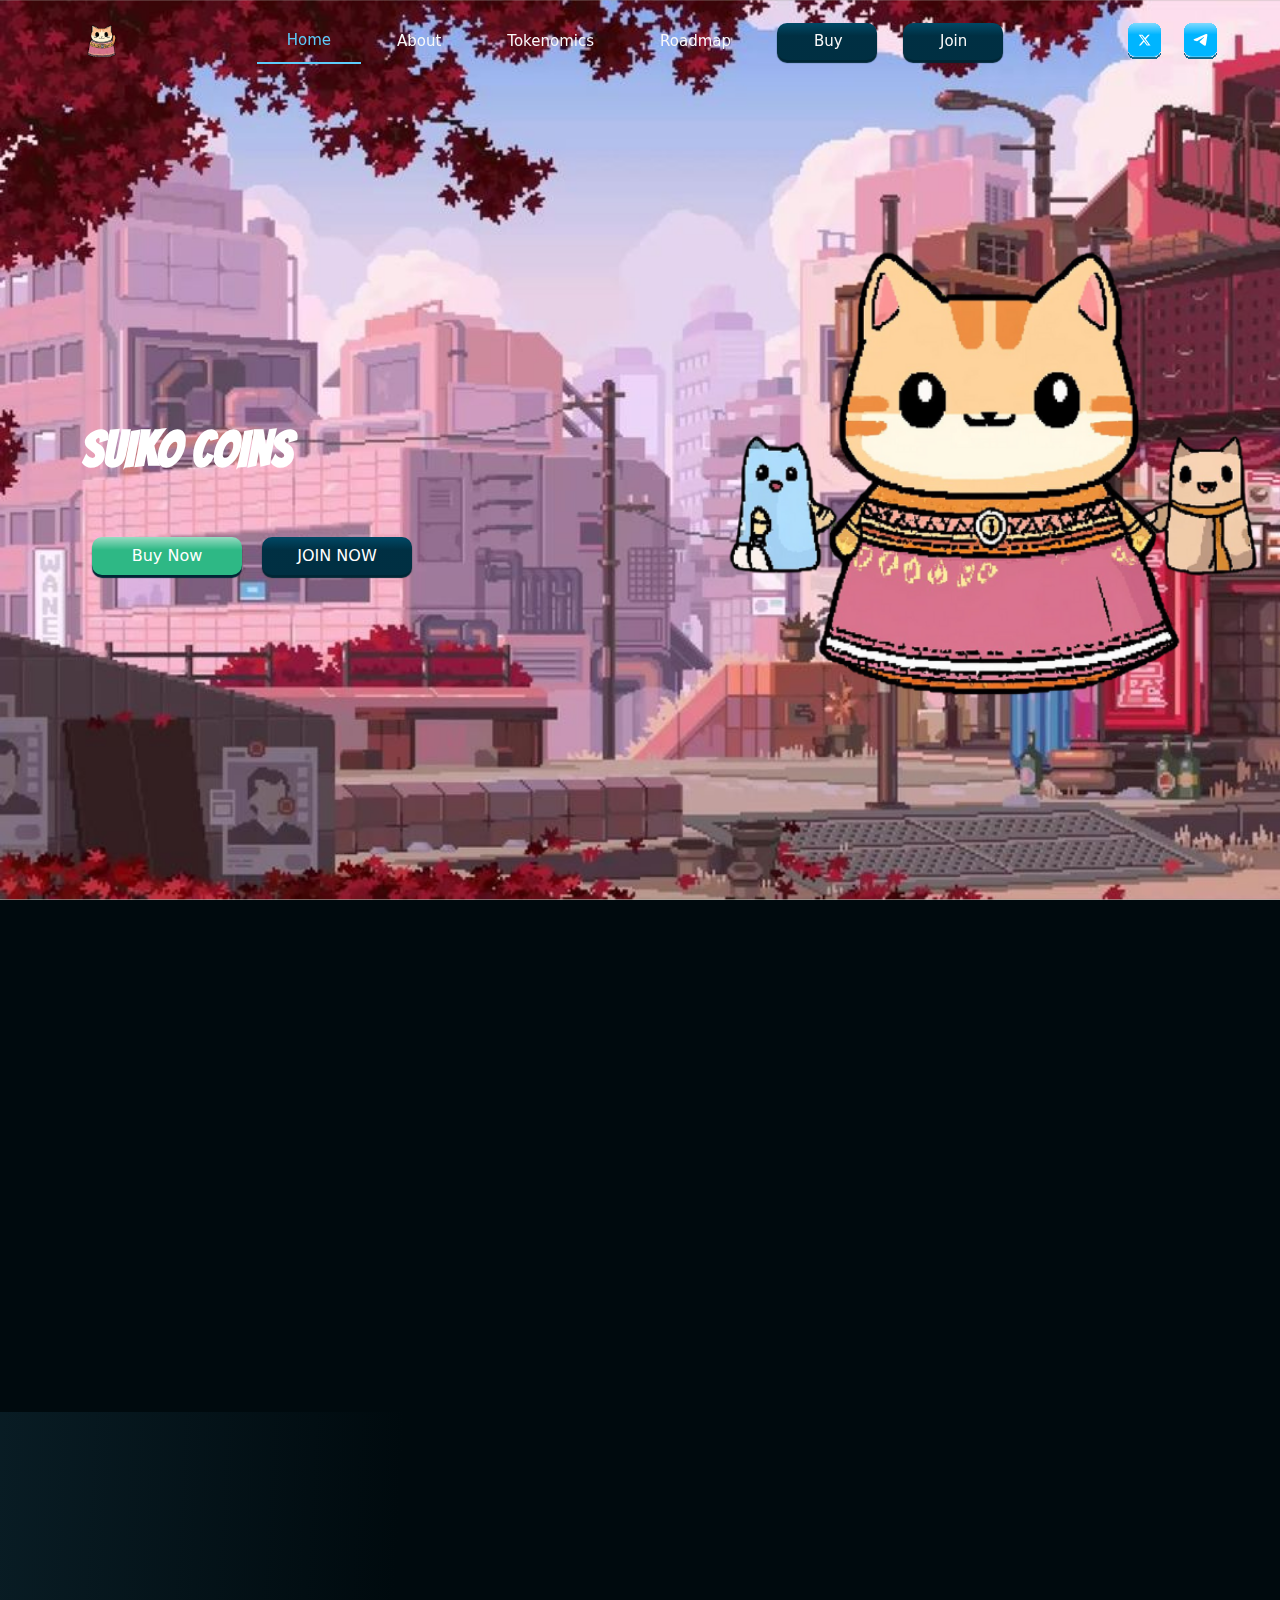
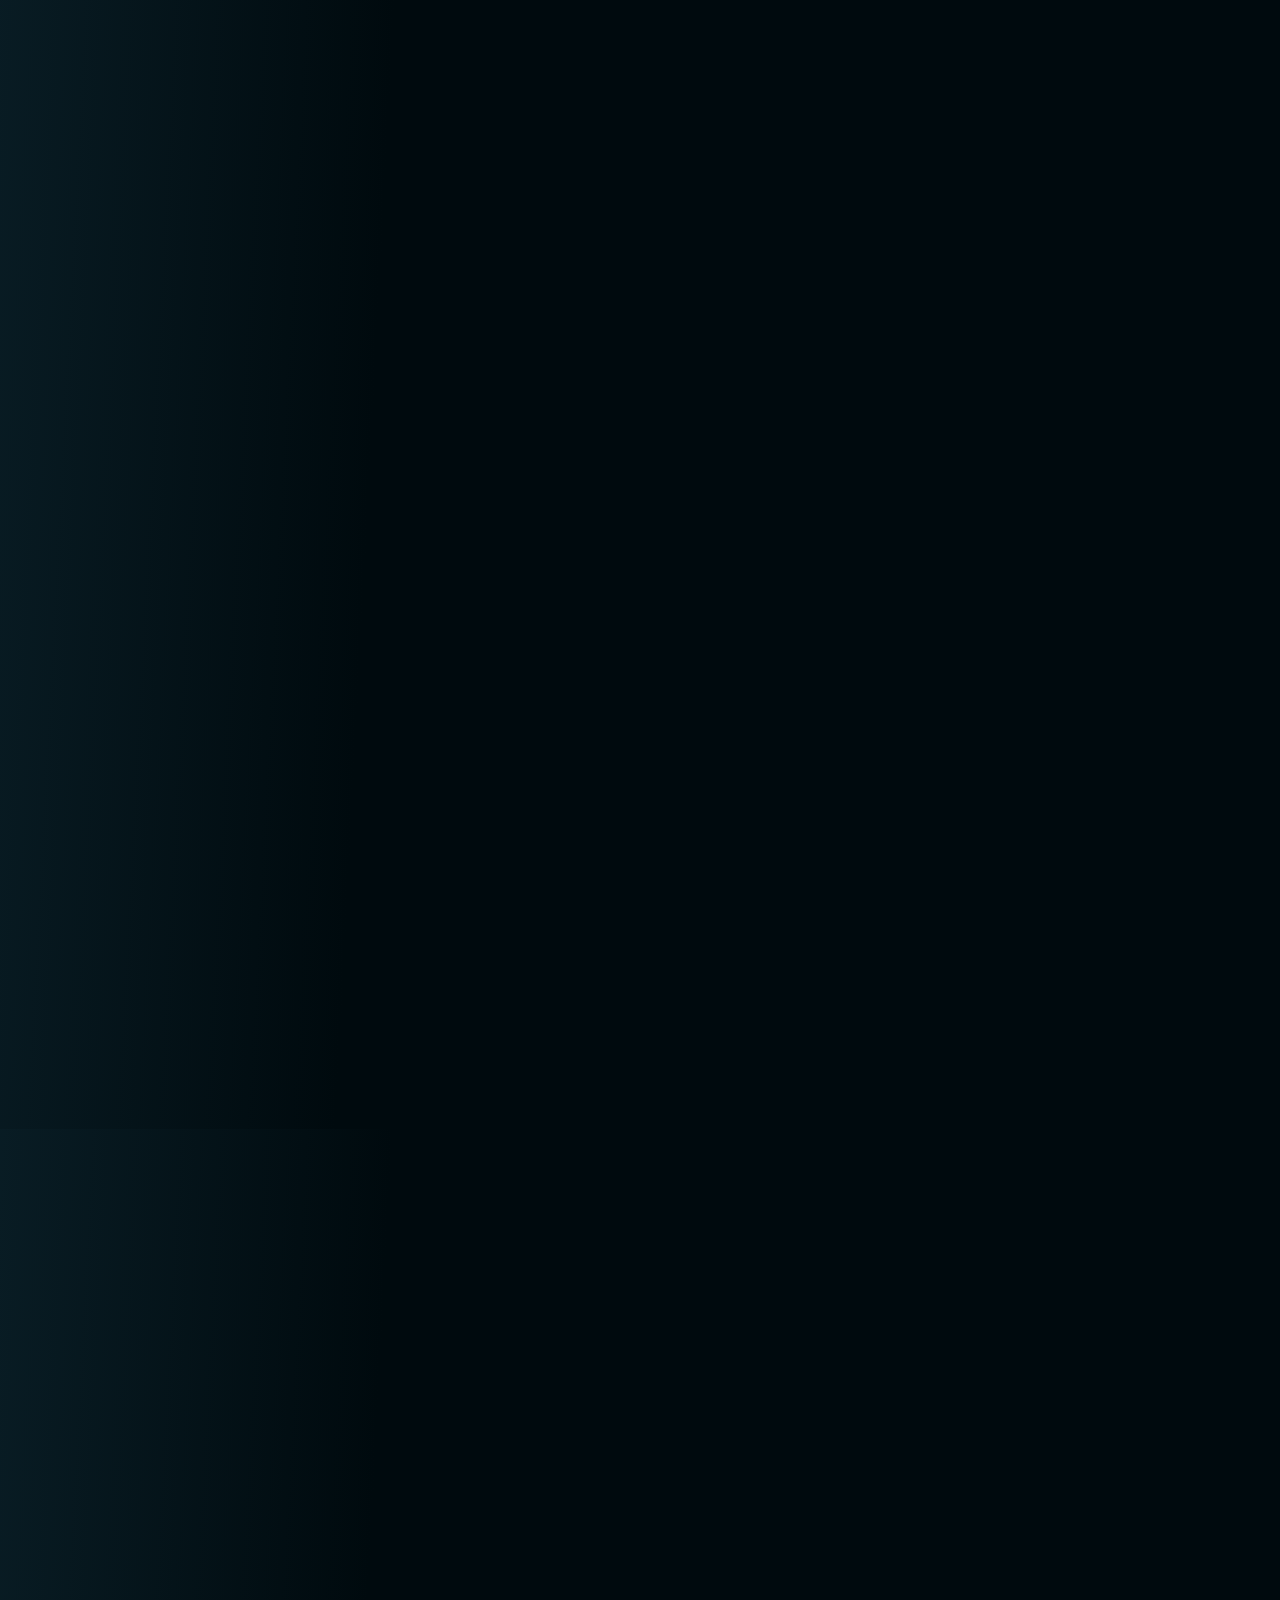
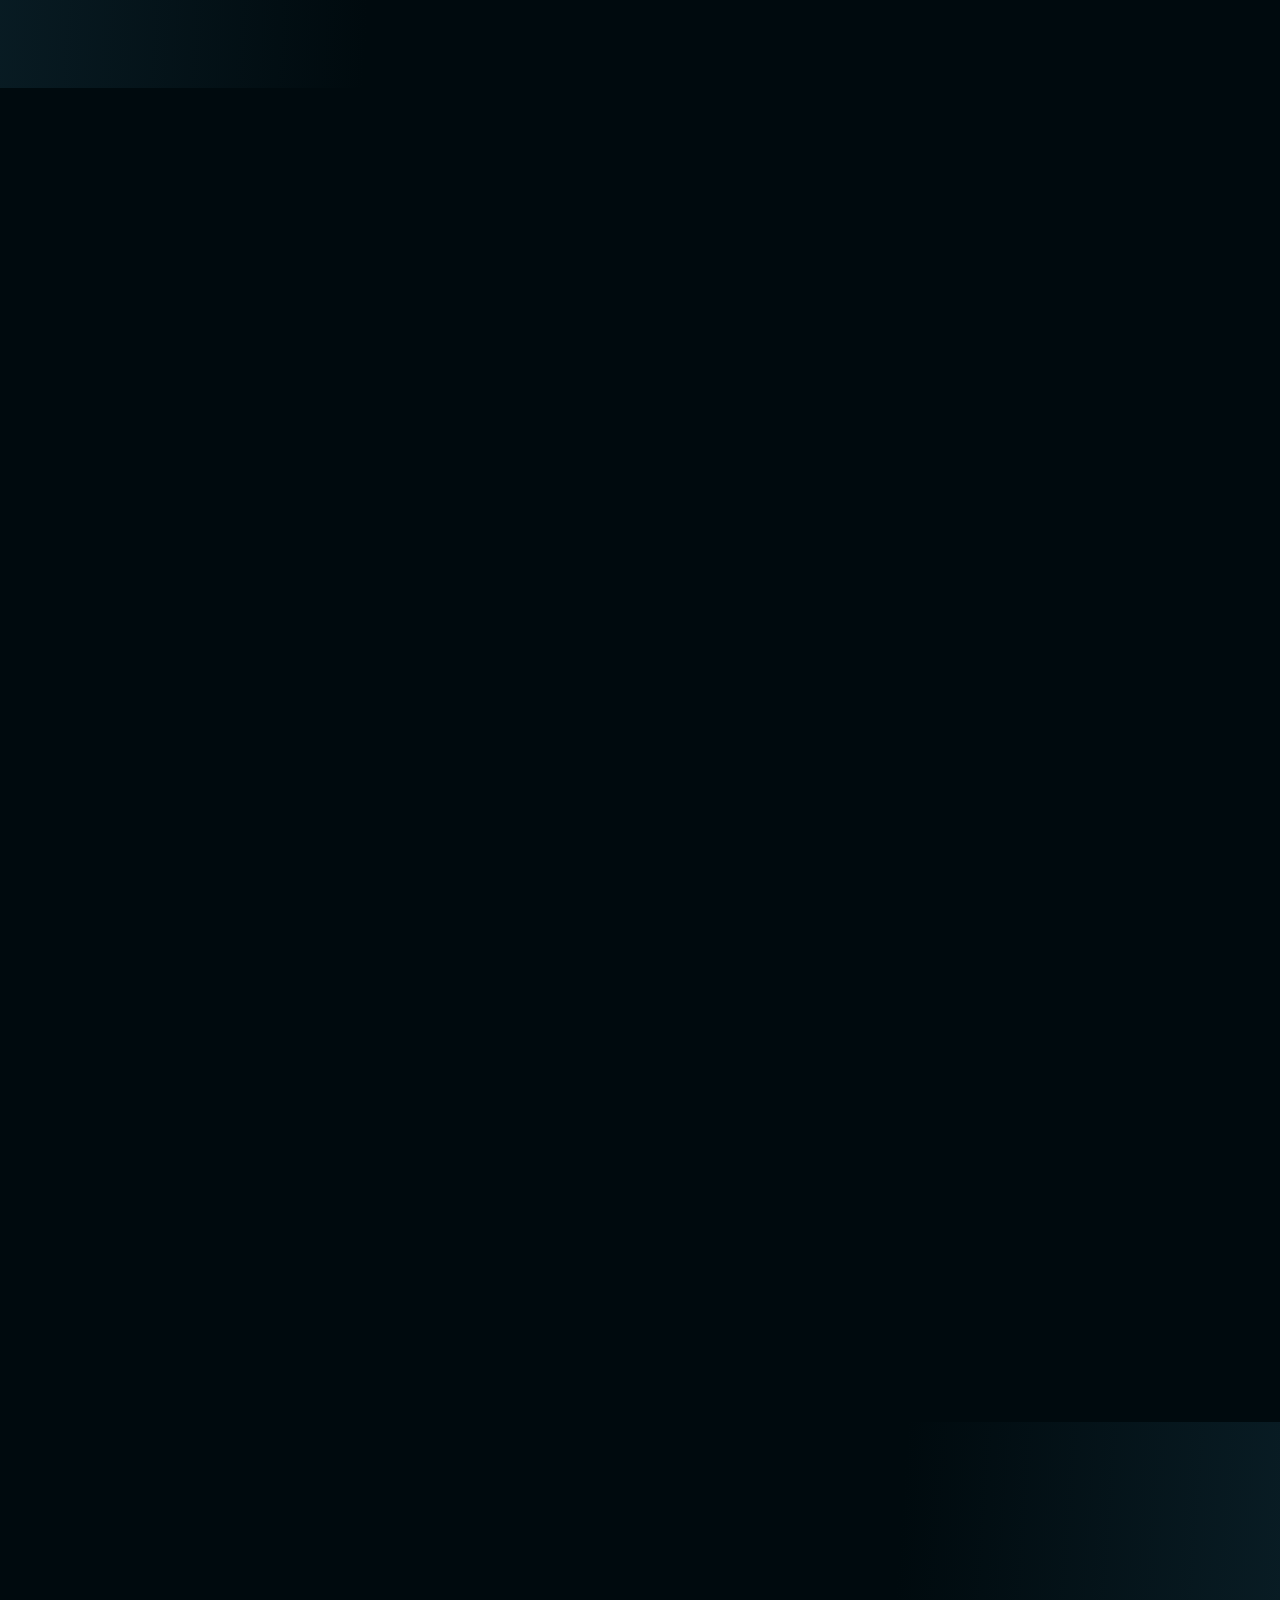
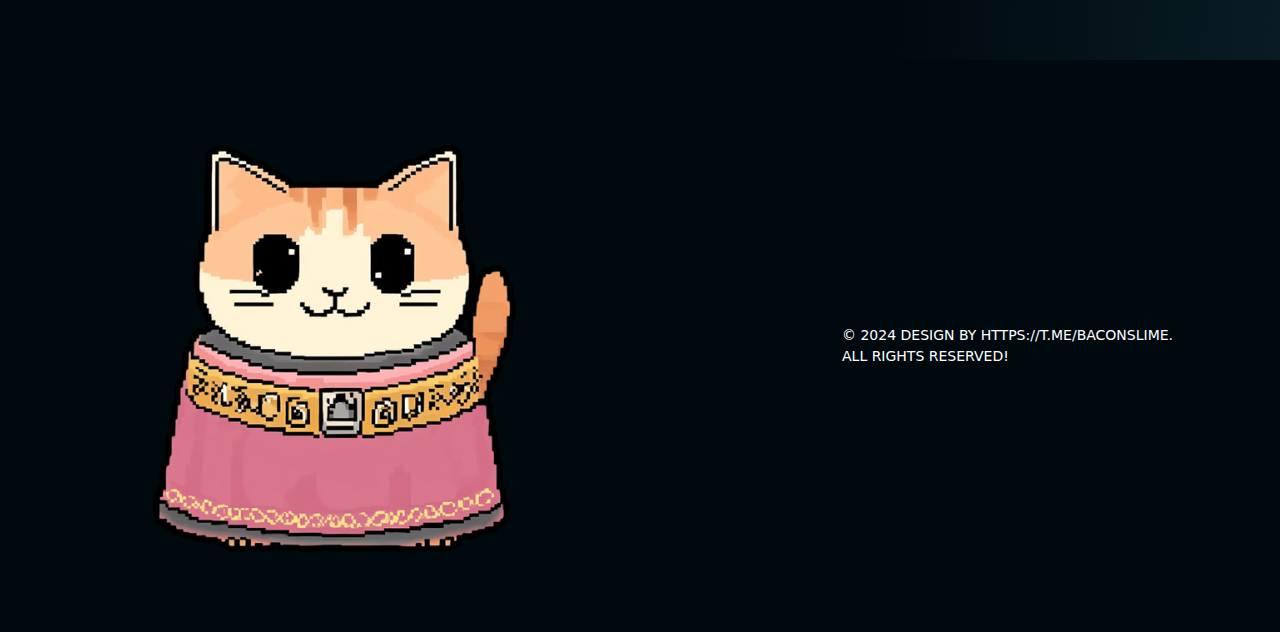
==== index.html @ d678ead9 "updated links" ====
<!DOCTYPE html>
<html lang="en">



<head>
  <meta charset="utf-8">
  <meta content="width=device-width, initial-scale=1.0" name="viewport">

  <title>Favicon Image</title>
  <meta content="" name="description">
  <meta content="" name="keywords">

  <!-- Favicons -->
  <link href="assets/images/logo.png" rel="icon">
  <link href="assets/images/logo.png" rel="apple-touch-icon">

  <!-- Google Fonts -->
  <link
    href="https://fonts.googleapis.com/css?family=Open+Sans:300,300i,400,400i,600,600i,700,700i|Jost:300,300i,400,400i,500,500i,600,600i,700,700i|Poppins:300,300i,400,400i,500,500i,600,600i,700,700i"
    rel="stylesheet">


  <link rel="preconnect" href="https://fonts.googleapis.com/">
  <link rel="preconnect" href="https://fonts.gstatic.com/" crossorigin>
  <link href="https://fonts.googleapis.com/css2?family=Orbitron:wght@400;500;600;700;800;900&amp;display=swap"
    rel="stylesheet">

  <!-- Vendor CSS Files -->
  <link href="assets/vendor/aos/aos.css" rel="stylesheet">
  <link href="assets/vendor/bootstrap/css/bootstrap.min.css" rel="stylesheet">
  <link href="assets/vendor/bootstrap-icons/bootstrap-icons.css" rel="stylesheet">
  <link href="assets/vendor/boxicons/css/boxicons.min.css" rel="stylesheet">
  <link href="assets/vendor/remixicon/remixicon.css" rel="stylesheet">
  <link href="assets/vendor/swiper/swiper-bundle.min.css" rel="stylesheet">

  <!-- Template Main CSS File -->
  <link href="assets/css/style.css" rel="stylesheet">

</head>

<body>

  <!-- ======= Header ======= -->
  <header id="header" class="fixed-top ">
    <div class="container d-flex align-items-center">


      <!-- Uncomment below if you prefer to use an image logo -->
      <a href="index-2.html" class="logo me-auto"><img src="assets/images/logo.png" alt="" class="img-fluid"></a>

      <nav id="navbar" class="navbar">
        <ul>
          <li><a class="nav-link scrollto active" href="#hero">Home</a></li>
          <li><a class="nav-link scrollto" href="#about">About</a></li>
          <li><a class="nav-link scrollto" href="#tokenomics">Tokenomics</a></li>
          <li><a class="nav-link   scrollto" href="#roadmap">Roadmap</a></li>
          <!-- <li><a class="nav-link scrollto" href="#presale">Presale</a></li> -->
          <li class="nav-btn">

            <button class="btn-dark-blue" style="width: 100px;">
              <a href="https://7k.fun/token/0x1f61c5a623d4ed7819b21a991e0661b6a5e26c9fcf03698c0c8dc20b640d9d00::suiko::SUIKO" target="_blank"> Buy</a>
            </button>
          </li>

          <li class="nav-btn">
            <button class="btn-dark-blue" style="width: 100px;">
              <a href="https://t.me/SUIKO16" target="_blank"> Join</a>
            </button>
            </a>
          </li>

          <li class="icon-social-desktop">
            <div class="filename-1-frame" style="margin-left: 70px;">
              <a href="https://x.com/suikocoins" target="_blank">
                <img class="filename-1-icon2" alt="" src="assets/images/navbar/filename-12.svg" width="35" />
              </a>
            </div>
          </li>
          <li class="icon-social-desktop">
            <div class="filename-1-frame">
              <a href="https://t.me/SUIKO16" target="_blank">
                <img class="filename-1-icon2" alt="" src="assets/images/navbar/telegram2.svg" width="35" />
              </a>
            </div>
          </li>

          <div class="icon-social-mobile">
            <div class="filename-1-frame">
              <a href="https://x.com/suikocoins" target="_blank">
                <img class="filename-1-icon2" alt="" src="assets/images/navbar/filename-12.svg" width="35" />
              </a>
            </div>
            <div class="filename-1-frame">
              <a href="https://t.me/" target="_blank">
                <img class="filename-1-icon2" alt="" src="assets/images/navbar/telegram2.svg" width="35" />
              </a>
            </div>
          </div>
        </ul>
        <i class="bi bi-list mobile-nav-toggle"></i>
      </nav><!-- .navbar -->

    </div>
  </header><!-- End Header -->

  <!-- ======= Hero Section ======= -->
  <section id="hero" class="d-flex align-items-center">

    <div class="container">
      <div class="row">
        <div class="col-lg-6 d-flex flex-column justify-content-center pt-4 pt-lg-0 order-2 order-lg-1"
          data-aos="fade-up" data-aos-delay="200">
          <h1 class="mt-4">SUIKO COINS</h1>
          <h1 class="mt-4"></h1>
          <div class="col-md-12 col-lg-12 d-flex">
            <div class="">
              <a href="https://7k.fun/token/0x1f61c5a623d4ed7819b21a991e0661b6a5e26c9fcf03698c0c8dc20b640d9d00::suiko::SUIKO" target="_blank"><button class="btn-sky-blue" style="width: 150px;  margin-top: 15px;">
                  Buy Now
                </button>
              </a>
            </div>
            <div class="">
              <a href="https://t.me/SUIKO16" target="_blank"> <button class="btn-dark-blue" style="width: 150px; margin-top: 15px;">
                  JOIN NOW
                </button>
              </a>
            </div>
          </div>
        </div>

        <div class="col-lg-6 order-1 order-lg-2 hero-img for-desktok-frog-img" data-aos="zoom-in" data-aos-delay="200">
          <img src="assets/images/logoimage.png" class="img img-fluid animated" alt="" width="600">
        </div>
      </div>
      <div class="col-lg-6 order-1 order-lg-2 for-mobile-frog-img" data-aos="zoom-in" data-aos-delay="200">
        <img src="assets/images/logoimage.png" class="img img-fluid animated" alt="">
      </div>
    </div>

  </section><!-- End Hero -->

  <main id="main">


    <!-- ======= About Us Section ======= -->
    <section id="about" class="about">
      <div class="container" data-aos="fade-up">
        <div class="row content">
          <div class="col-lg-6">
            <img src="assets/images/logoimage2.png" class="img img-fluid" />
          </div>
          <div class="col-lg-6 pt-lg-0 mt-4 align-self-center">
            <div class="section-title">
              <span><img src="assets/images/meow.svg" /></span>
              <h2 class="mt-4">About</h2>
            </div>

            <p class="section-sub-title mt-4">
              $SUIKO is a community driven meme token that was fairly launched on 7k.fun
            </p>
            <p class="section-sub-title mt-4">
              A cute , wild and happy-go-luck empress cat
            </p>
            <p class="section-sub-title mt-4">
              Designed to give all sui degens the tickle we all deserve
            </p>
            <p class="section-sub-title mt-4">
              Come joim us as $Suiko the Empress conquers Sui Chain.
            </p>
            <p class="section-sub-title mt-4">
              A furfect buy gives you an everlasting richness to retire your bloodline- Empress Suiko
            </p>
          </div>
        </div>
      </div>
    </section>

    <section id="tokenomics" class="about">
      <div class="container" data-aos="fade-up">
        <div class="section-title">
          <span><img src="assets/images/hello.svg" /></span>
          <h2 class="mt-4">Tokenomics</h2>
        </div>

        <div class="row content align-items-center" style="margin: 80px 0px;">
          <div class="col-lg-6">
            <div class="card">
              <h5 class="card-title font-family-orbitron-normal ">SUIKO</h5>
              <div class="card-body table-custom-body">
                <div class="row">
                  <div class="col-lg-2">
                    <p class="label">CA:</p>
                  </div>
                  <div class="col-lg-10">
                    <p class="value">0x1f61c5a623d4ed7819b21a991e0661b6a5e26c9fcf03698c0c8dc20b640d9d00::suiko::SUIKO</p>
                  </div>
                </div>

                <div class="row">
                  <div class="col-lg-7">
                    <p class="label">Total Supply:</p>
                  </div>
                  <div class="col-lg-5">
                    <p class="value">1,000,000,000</p>
                  </div>
                </div>

                <div class="row">
                  <div class="col-lg-7">
                    <p class="label">Tax:</p>
                  </div>
                  <div class="col-lg-5">
                    <p class="value">0/0</p>
                  </div>
                </div>
                <div class="row">
                  <div class="col-lg-7">
                    <p class="label">LP:</p>
                  </div>
                  <div class="col-lg-5">
                    <p class="value">1%</p>
                  </div>
                </div>

                <div class="row">
                  <div class="col-lg-7">
                    <p class="label">Marketing:</p>
                  </div>
                  <div class="col-lg-5">
                    <p class="value">2%</p>
                  </div>
                </div>
                <div class="row" style="border-radius: 0px 0px 10px 10px;">
                  <div class="col-lg-7">
                    <p class="label">Dev:</p>
                  </div>
                  <div class="col-lg-5">
                    <p class="value">2%</p>
                  </div>
                </div>
              </div>
            </div>
          </div>

          <div class="col-lg-1">
          </div>
          <div class="col-lg-5 pt-4 pt-lg-0">
            <img src="assets/images/chart.png" class="img img-fluid" />
          </div>
        </div>
      </div>
      </div>
    </section>

    <section id="roadmap" class="about" style="background-color: #787305;">
      <div class="container" data-aos="fade-up">
        <div class="section-title d-flex justify-content-center">
          <div class="text-align-last-center">
            <span><img src="assets/images/meow.svg" /></span>
            <h2 class="fmt-4  text-white mb-0">Roadmap</h2>
          </div>
        </div>

        <div class="row content mt-5">
          <div class="col-lg-4">
            <div class="card">
              <h5 class="card-title font-family-orbitron-normal ">Phase 01</h5>
              <div class="card-body">
                <ul>
                  <li>Fair Launch on 7k.fun</li>
                  <li>Social Campaigns</li>
                  <li>Coingecko/Coinmarketcap Listings</li>
                  <li>Listing on Major Exchanges</li>
                  <li>Partnerships</li>
                </ul>
              </div>
            </div>
          </div>

          <div class="col-lg-4">
            <div class="card">
              <h5 class="card-title font-family-orbitron-normal ">Phase 02</h5>
              <div class="card-body">
                <ul>
                  <li>Community Growth</li>
                  <li>Huge Marketing Push</li>
                </ul>
              </div>
            </div>
          </div>

          <div class="col-lg-4">
            <div class="card">
              <h5 class="card-title font-family-orbitron-normal ">Phase 03</h5>
              <div class="card-body">
                <ul>
                  <li>100,000+ holders</li>
                  <li>Meme Takeover</li>
                </ul>
              </div>
            </div>
          </div>
        </div>
      </div>
    </section>

    <section id="clients" class="about" style="background-color: #000a0e;">
      <div class="container" data-aos="fade-up">
        <div class="section-title d-flex justify-content-center">
          <div class="text-align-last-center">
            <span><img src="assets/images/meow.svg" /></span>
            <h2 class="mt-4  text-white mb-0">Official Partners</h2>
          </div>
        </div>
        <div class="row py-5" data-aos="zoom-in">
          <div class="col-lg-3 col-md-4 col-6 d-flex align-items-center justify-content-center mb-2">
            <a href="" target="_blank">
              <img src="assets/images/clients/sui.png" class="img img-fluid" alt="">
            </a>
          </div>

          <div class="col-lg-3 col-md-4 col-6 d-flex align-items-center justify-content-center mb-2">
            <a href="https://dexscreener.com/sui" target="_blank">
              <img src="assets/images/clients/dexsreener.png" class="img img-fluid" alt="">
            </a>
          </div>

          <div class="col-lg-3 col-md-4 col-6 d-flex align-items-center justify-content-center mb-2">
            <a href="https://app.cetus.zone/" target="_blank">
              <img src="assets/images/clients/cetus.png" class="img-fluid" alt="">
            </a>
          </div>

          <div class="col-lg-3 col-md-4 col-6 d-flex align-items-center justify-content-center mb-2">
            <a href="https://t.me/" target="_blank">
              <img src="assets/images/clients/7kfun.png" class="img-fluid" alt="">
            </a>
          </div>

        </div>
      </div>
    </section>



    <section id="featured" class="about" style="background-color: #000a0e;">
      <div class="container" data-aos="fade-up">
        <div class="section-title d-flex justify-content-center">
          <div class="text-align-last-center">
            <span><img src="assets/images/meow.svg" /></span>
            <h2 class="mt-4  text-white mb-0">MEOW</h2>
          </div>
        </div>
        <div class="row py-5" data-aos="zoom-in">
          <div class="col-lg-4 col-md-4 col-6 d-flex align-items-center justify-content-center mb-2">
            <a href="" target="_blank">
              <img src="assets/images/featured/client1.svg" class="img img-fluid" alt="">
            </a>
          </div>

          <div class="col-lg-4 col-md-4 col-6 d-flex align-items-center justify-content-center mb-2">
            <a href="" target="_blank">
              <img src="assets/images/featured/client2.svg" class="img img-fluid" alt="">
            </a>
          </div>

          <div class="col-lg-4 col-md-4 col-6 d-flex align-items-center justify-content-center mb-2">
            <a href="" target="_blank">
              <img src="assets/images/featured/client3.svg" class="img-fluid" alt="">
            </a>
          </div>
        </div>
        <div class="text-center">
          <a href="https://7k.fun/token/0x1f61c5a623d4ed7819b21a991e0661b6a5e26c9fcf03698c0c8dc20b640d9d00::suiko::SUIKO"><button class="btn-sky-blue" style="width: 150px;  margin-top: 15px;">
              BUY NOW
            </button>
          </a>
        </div>
      </div>
    </section>


    <section id="presale" class="about">
      <div class="container" data-aos="fade-up">
        <div class="row content">
          <div class="col-lg-12">
            <div class="">
              <div class="card-body">
                <div class="row">
                  <div class="col-lg-12 pt-4 pt-lg-0">
                    <div class="disclaimer-bottom">
                      <h3 class="mt-4  text-uppercase">Disclaimer</h3>

                      <p class="fs-6">$SUIKO is a meme coin with no intrinsic value or financial return. It’s created purely for entertainment and community engagement by passionate contributors.
                      </p>
                    </div>
                  </div>
                </div>
              </div>
            </div>

          </div>

        </div>

      </div>
    </section>



  </main><!-- End #main -->

  <!-- ======= Footer ======= -->
  <footer id="footer">
    <div class="container footer-bottom clearfix">
      <div class="row content">
        <div class="col-lg-8">
          <a href="#"><img src="assets/images/logo.png" /></a>
        </div>
        <div class="col-lg-4 align-self-center">

          <div class=" text-uppercase">
            &copy; 2024 <span>design by https://t.me/baconslime</span>. All Rights Reserved!
          </div>
        </div>

      </div>
  </footer><!-- End Footer -->

  <div id=" preloader"></div>
  <a href="#" class="back-to-top d-flex align-items-center justify-content-center"><i
      class="bi bi-arrow-up-short"></i></a>

  <!-- Vendor JS Files -->
  <script src="assets/vendor/aos/aos.js"></script>
  <script src="assets/vendor/bootstrap/js/bootstrap.bundle.min.js"></script>
  <script src="assets/vendor/glightbox/js/glightbox.min.js"></script>
  <script src="assets/vendor/isotope-layout/isotope.pkgd.min.js"></script>
  <script src="assets/vendor/swiper/swiper-bundle.min.js"></script>
  <script src="assets/vendor/waypoints/noframework.waypoints.js"></script>
  <script src="assets/vendor/php-email-form/validate.js"></script>

  <!-- Template Main JS File -->
  <script src="assets/js/main.js"></script>

</body>



</html>
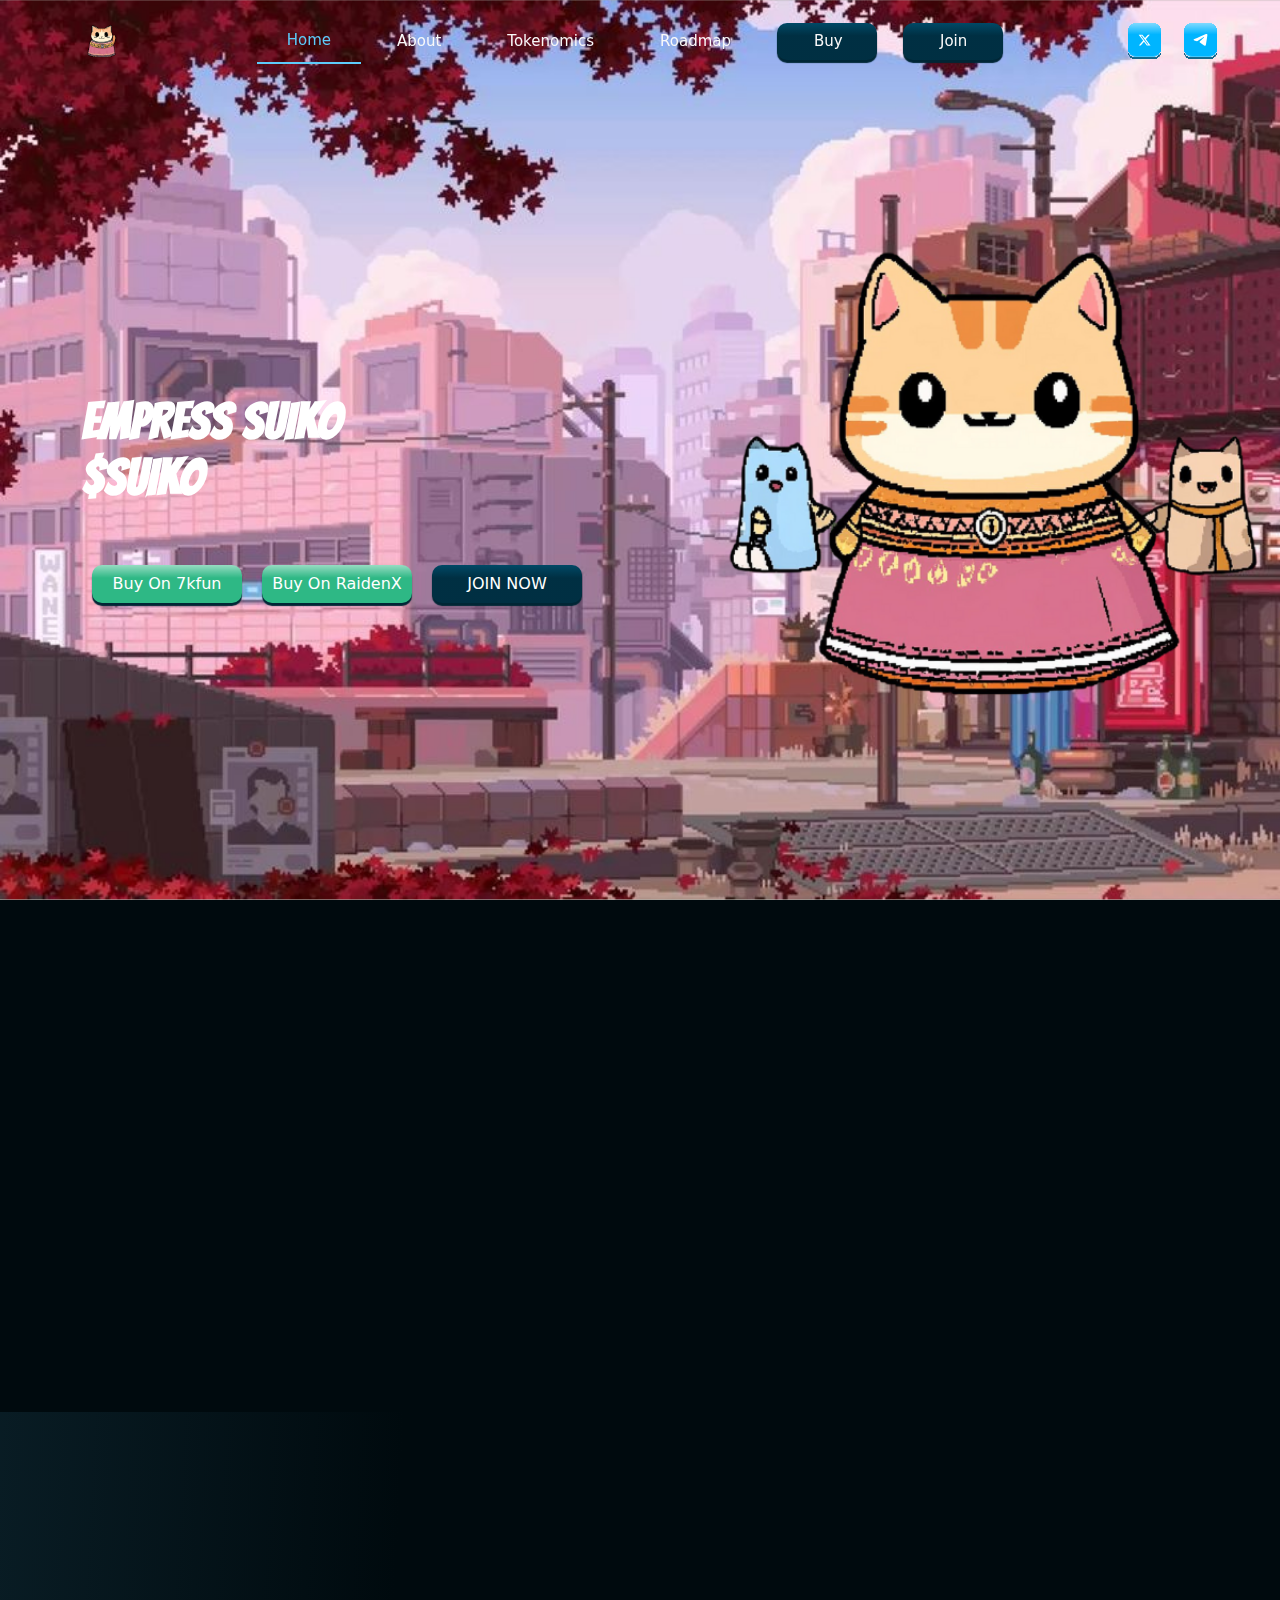
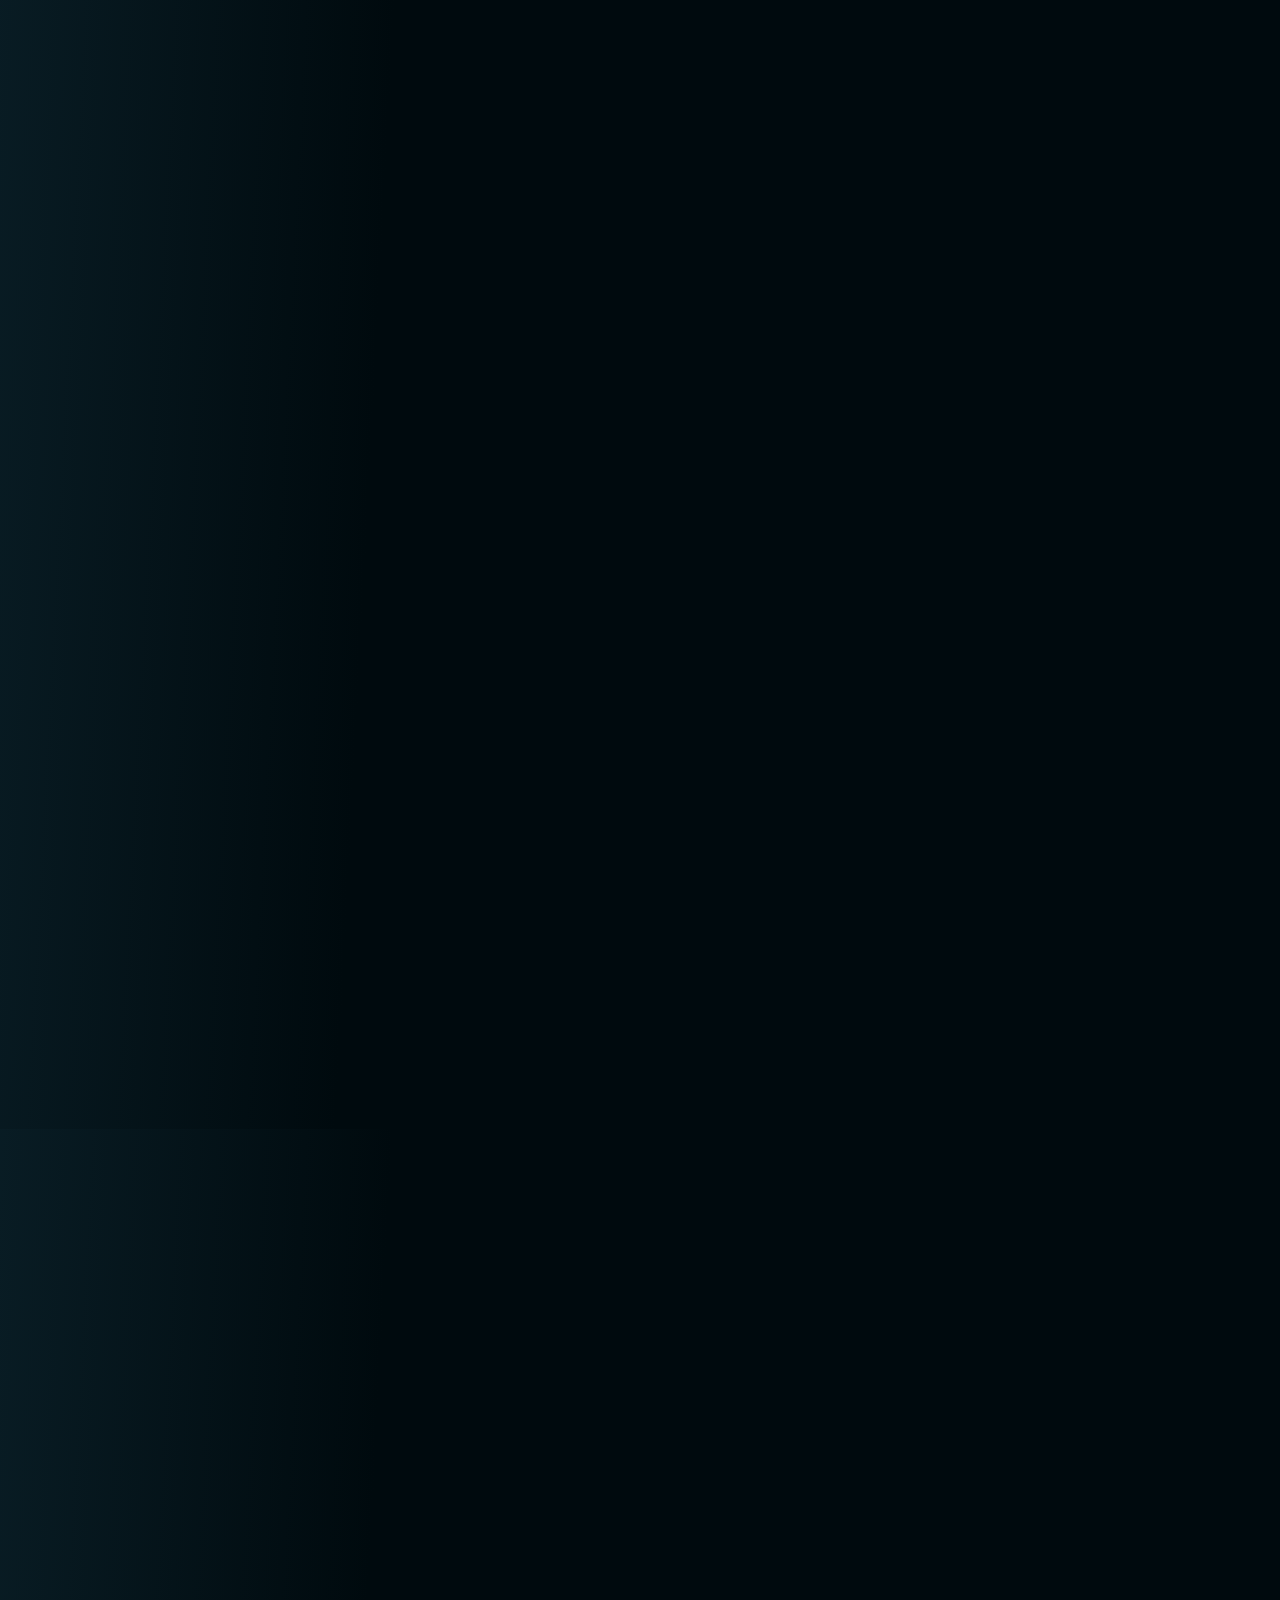
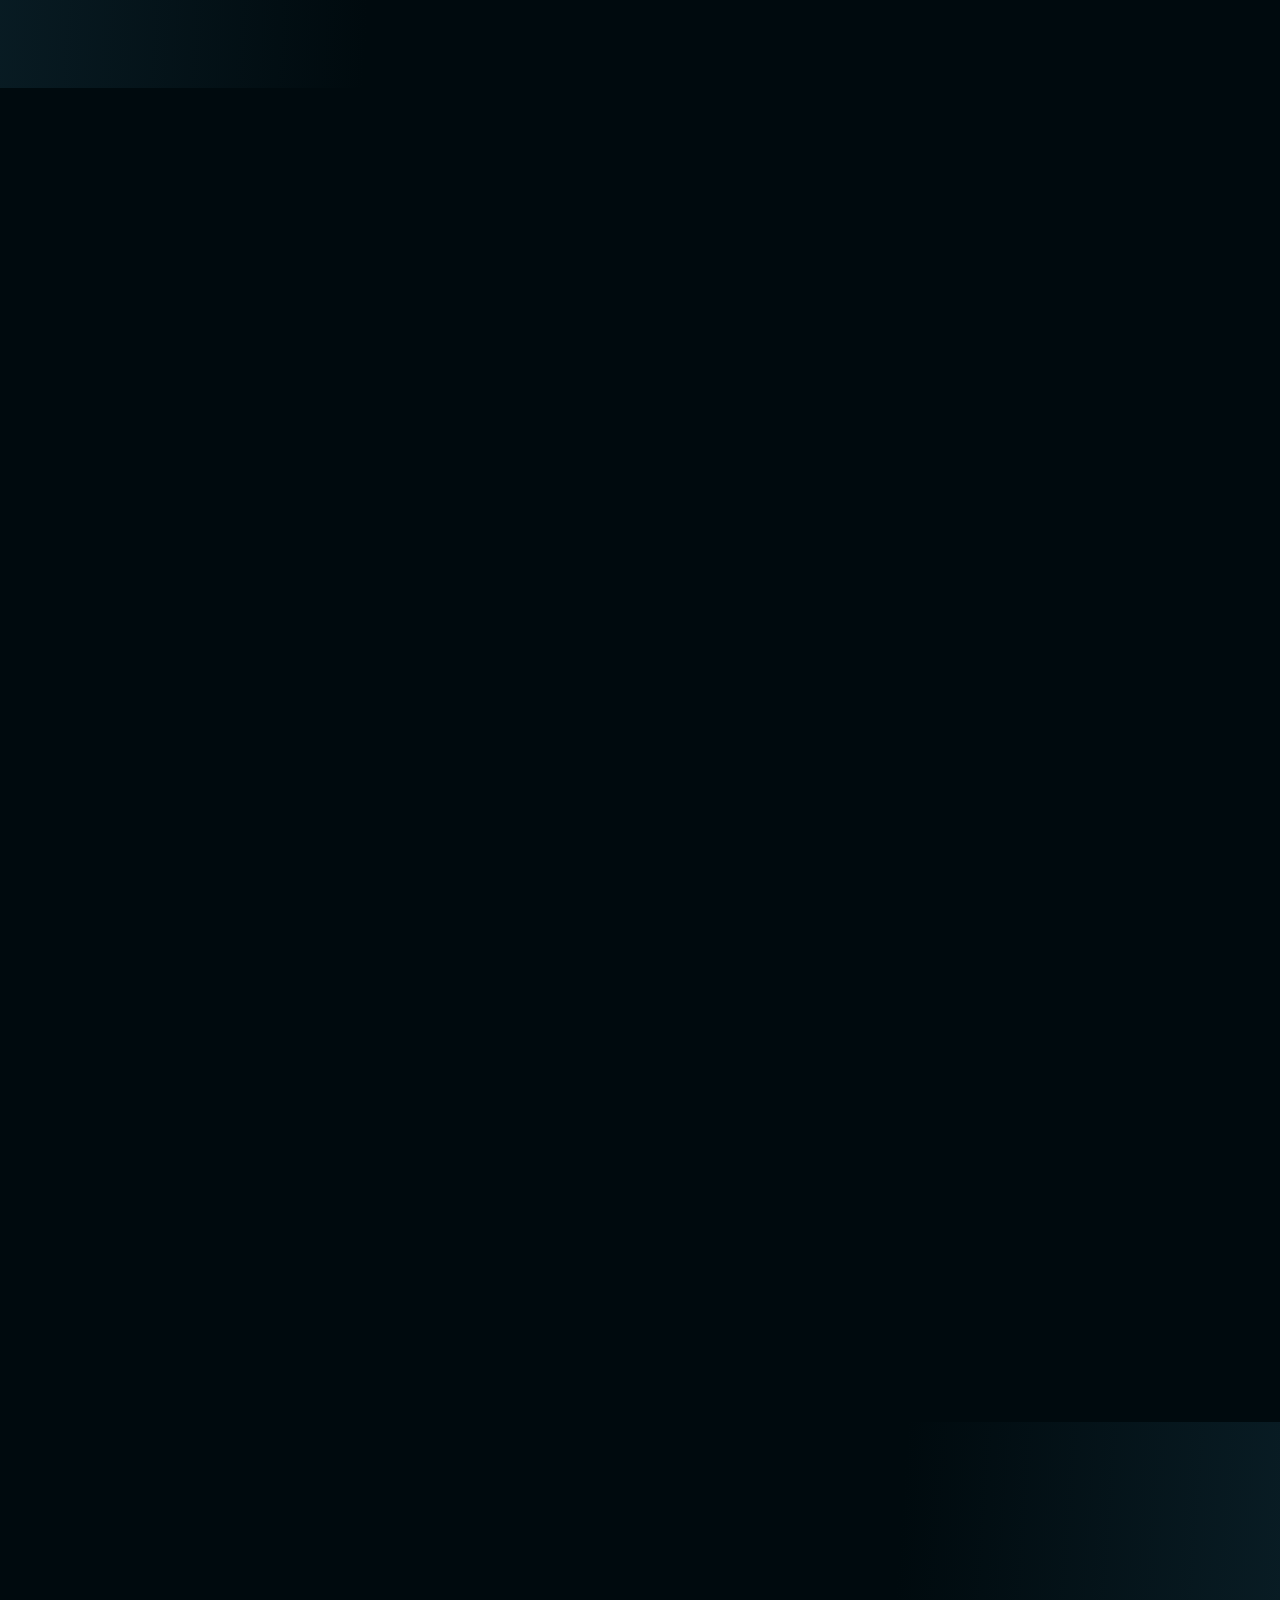
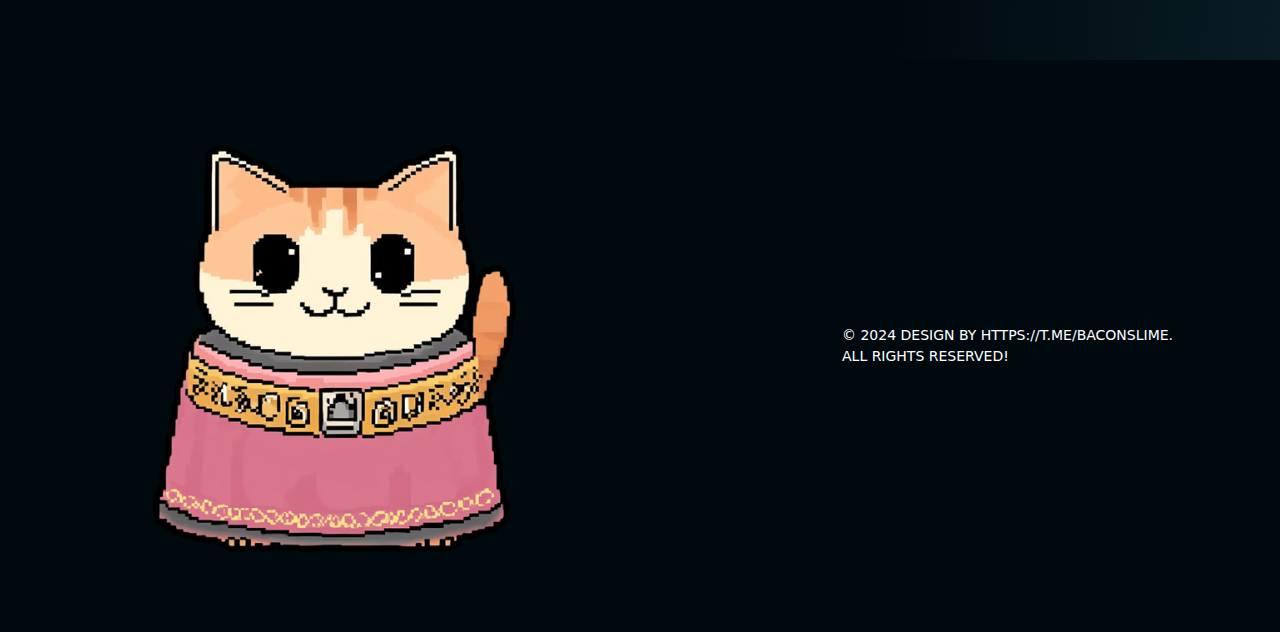
==== commit 6e76f908: "updated links" ====
--- a/index.html
+++ b/index.html
@@ -8,8 +8,8 @@
   <meta charset="utf-8">
   <meta content="width=device-width, initial-scale=1.0" name="viewport">
 
-  <title>Favicon Image</title>
-  <meta content="" name="description">
+  <title>SUIKO</title>
+  <meta content="SUIKO is a meme token project on Sui Chain" name="description">
   <meta content="" name="keywords">
 
   <!-- Favicons -->
@@ -112,15 +112,22 @@
       <div class="row">
         <div class="col-lg-6 d-flex flex-column justify-content-center pt-4 pt-lg-0 order-2 order-lg-1"
           data-aos="fade-up" data-aos-delay="200">
-          <h1 class="mt-4">SUIKO COINS</h1>
+          <h1 class="mt-4">EMPRESS SUIKO <br> $SUIKO</h1>
           <h1 class="mt-4"></h1>
           <div class="col-md-12 col-lg-12 d-flex">
             <div class="">
               <a href="https://7k.fun/token/0x1f61c5a623d4ed7819b21a991e0661b6a5e26c9fcf03698c0c8dc20b640d9d00::suiko::SUIKO" target="_blank"><button class="btn-sky-blue" style="width: 150px;  margin-top: 15px;">
-                  Buy Now
+                  Buy On 7kfun
                 </button>
               </a>
             </div>
+            <div class="">
+              <a href="https://raidenx.io/sui/sevenkfun-suiko-sui-223052" target="_blank"><button class="btn-sky-blue" style="width: 150px;  margin-top: 15px;">
+                  Buy On RaidenX
+                </button>
+              </a>
+            </div>
+            
             <div class="">
               <a href="https://t.me/SUIKO16" target="_blank"> <button class="btn-dark-blue" style="width: 150px; margin-top: 15px;">
                   JOIN NOW
@@ -156,15 +163,15 @@
               <span><img src="assets/images/meow.svg" /></span>
               <h2 class="mt-4">About</h2>
             </div>
-
             <p class="section-sub-title mt-4">
-              $SUIKO is a community driven meme token that was fairly launched on 7k.fun
+              Empress Suiko is a cute and feisty cat with an attitude. She loves to scratch jeeters faces with her untrimmed claws. :>
             </p>
             <p class="section-sub-title mt-4">
-              A cute , wild and happy-go-luck empress cat
+              She loves to keep pushing the  community to their bondaries untill they all get rich enough to buy 10 lambos each.
             </p>
+           
             <p class="section-sub-title mt-4">
-              Designed to give all sui degens the tickle we all deserve
+              Suiko dev designed this token to give all sui degens the tickle we all deserve plus the bonus of 10000000000x green folio gains. 
             </p>
             <p class="section-sub-title mt-4">
               Come joim us as $Suiko the Empress conquers Sui Chain.
@@ -314,13 +321,13 @@
             <h2 class="mt-4  text-white mb-0">Official Partners</h2>
           </div>
         </div>
-        <div class="row py-5" data-aos="zoom-in">
-          <div class="col-lg-3 col-md-4 col-6 d-flex align-items-center justify-content-center mb-2">
-            <a href="" target="_blank">
-              <img src="assets/images/clients/sui.png" class="img img-fluid" alt="">
-            </a>
-          </div>
-
+      
+          <div class="row py-5" data-aos="zoom-in">
+            <div class="col-lg-3 col-md-4 col-6 d-flex align-items-center justify-content-center mb-2">
+              <a href="https://raidenx.io/sui/sevenkfun-suiko-sui-223052" target="_blank">
+                <img src="assets/images/clients/47.png" class="img img-fluid" alt="">
+              </a>
+            </div>
           <div class="col-lg-3 col-md-4 col-6 d-flex align-items-center justify-content-center mb-2">
             <a href="https://dexscreener.com/sui" target="_blank">
               <img src="assets/images/clients/dexsreener.png" class="img img-fluid" alt="">
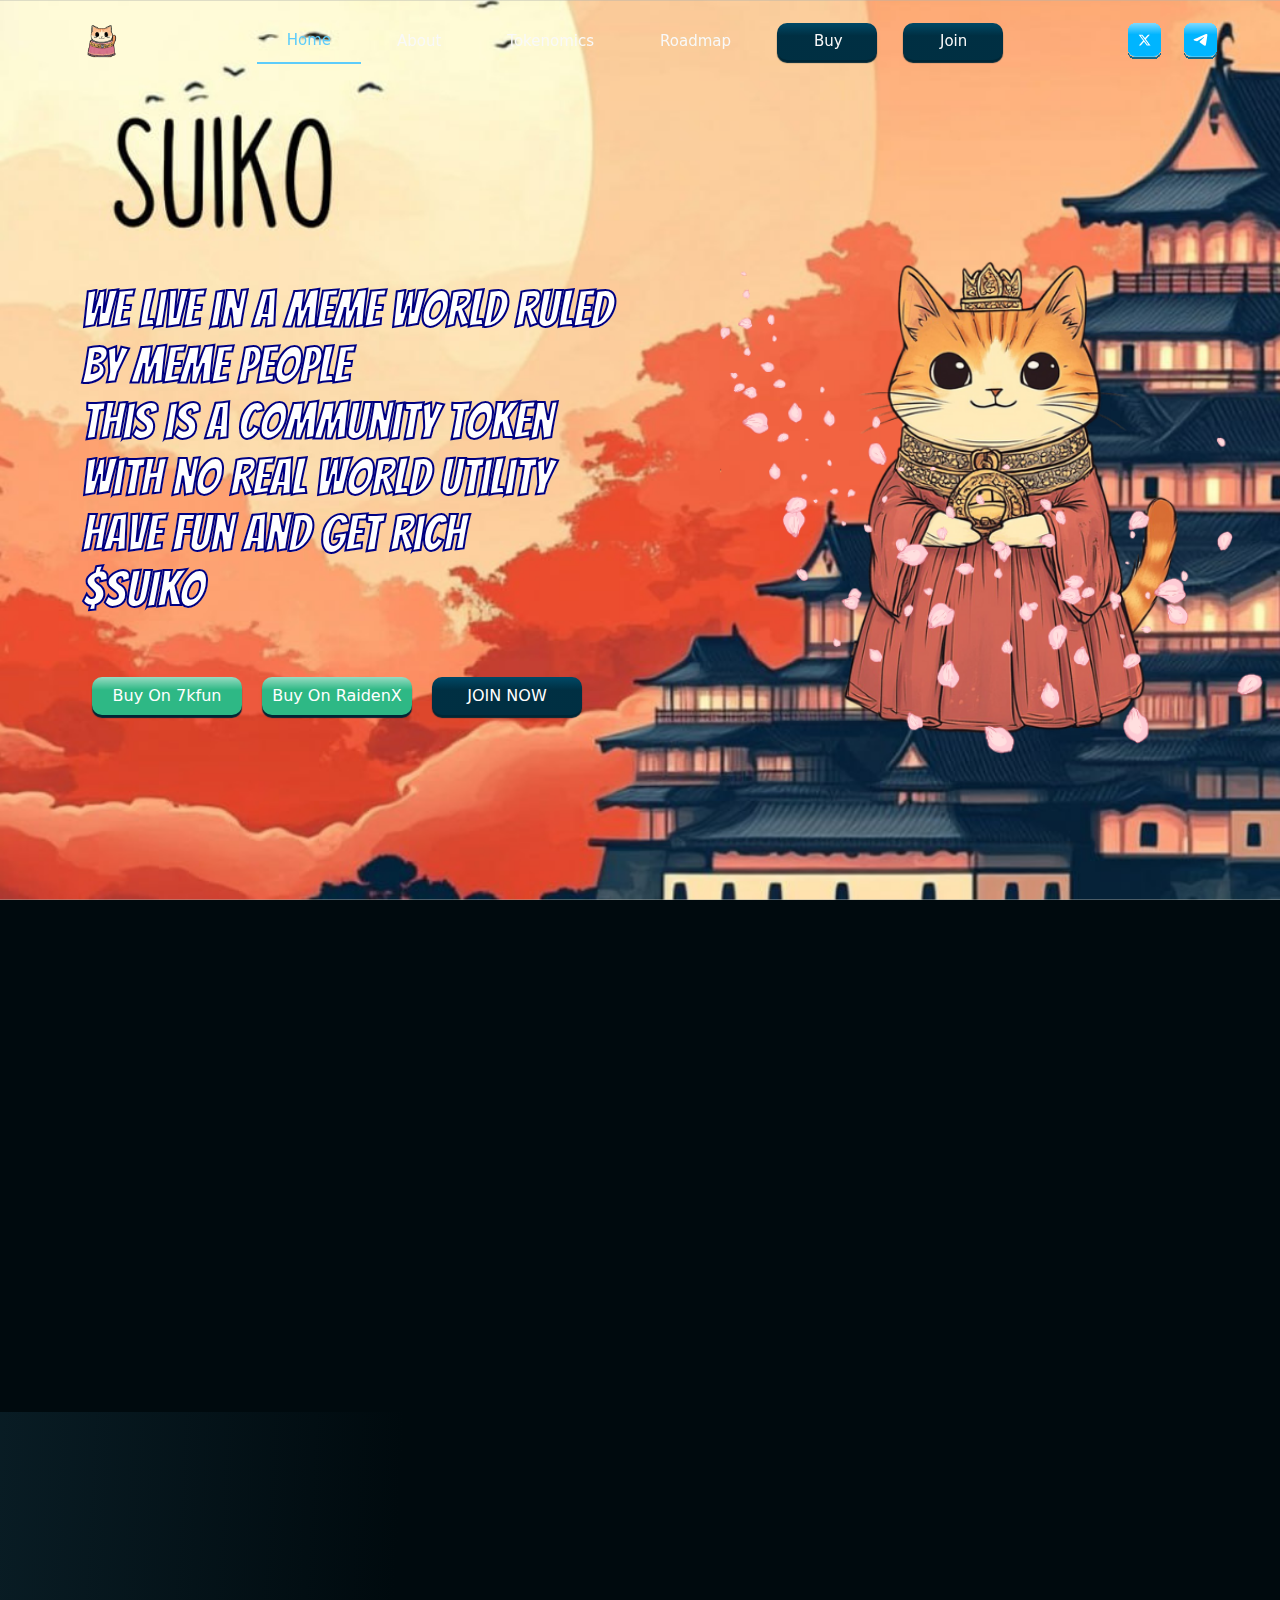
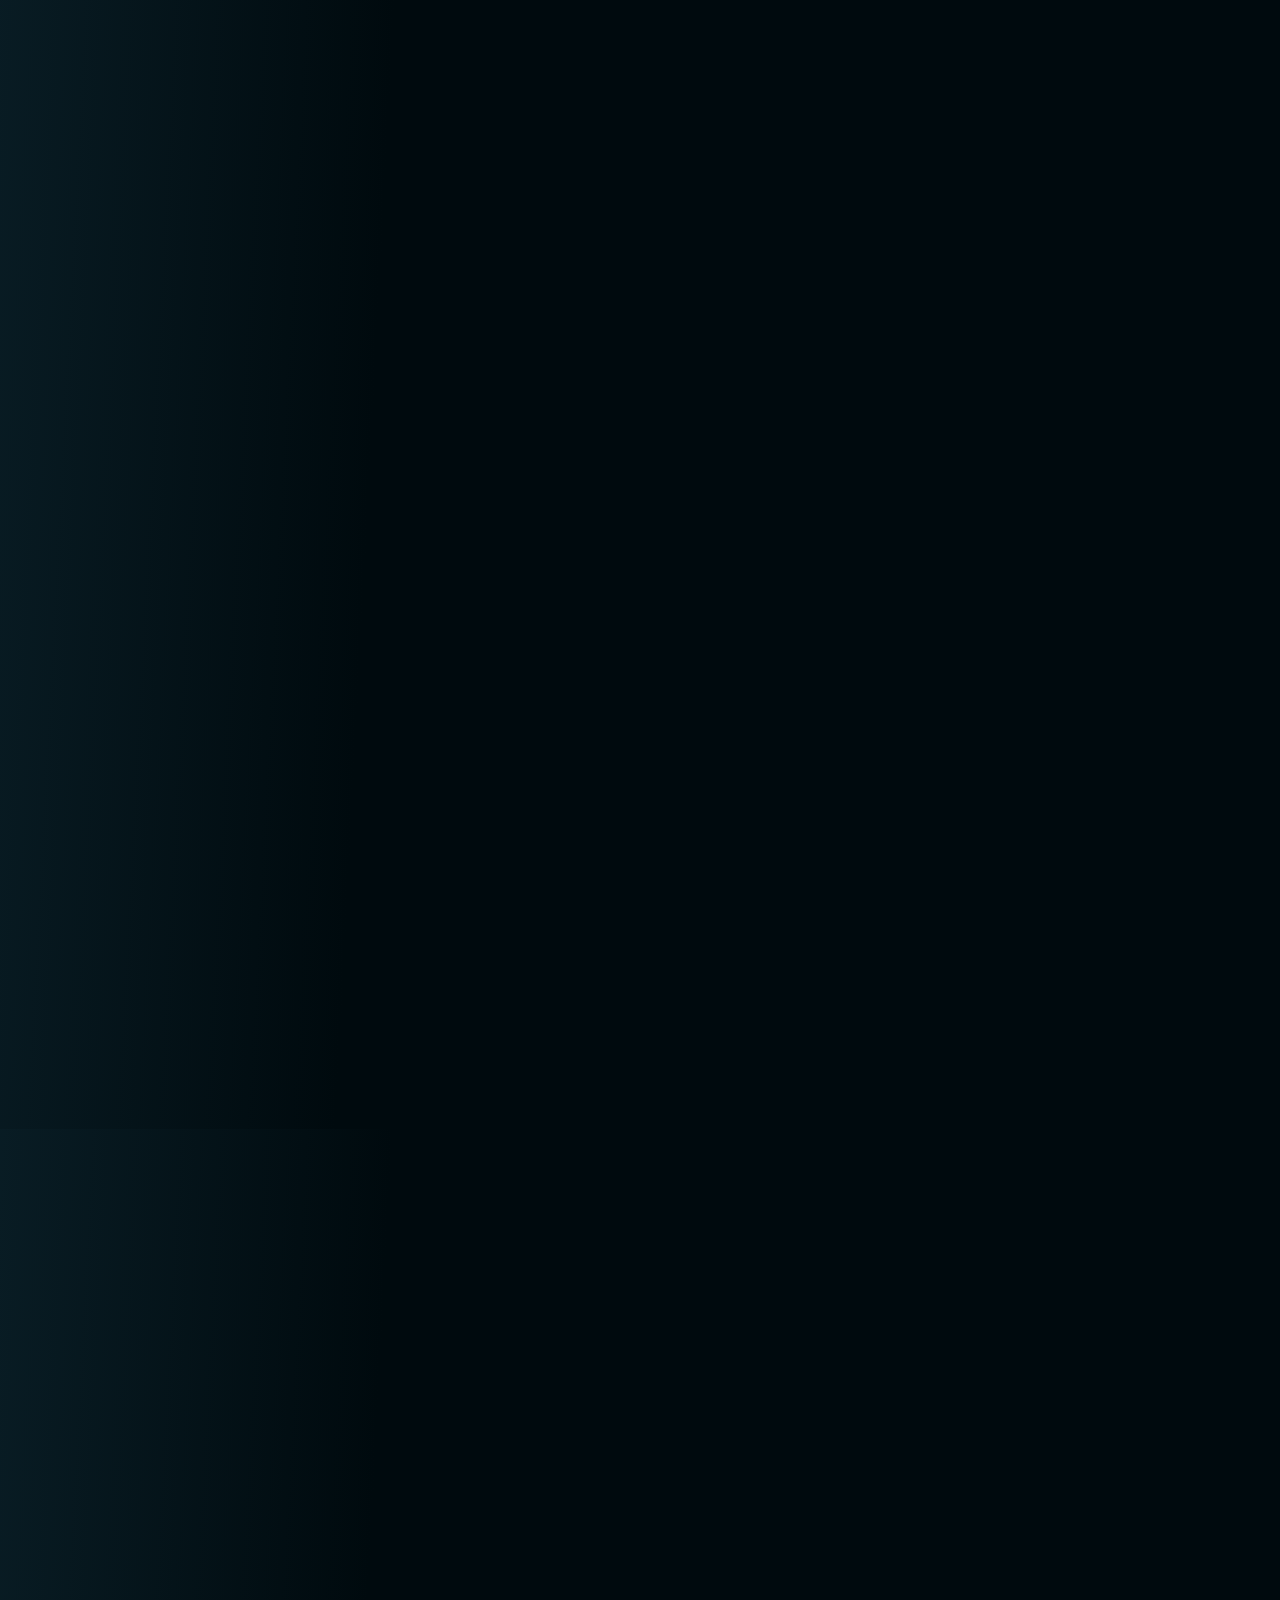
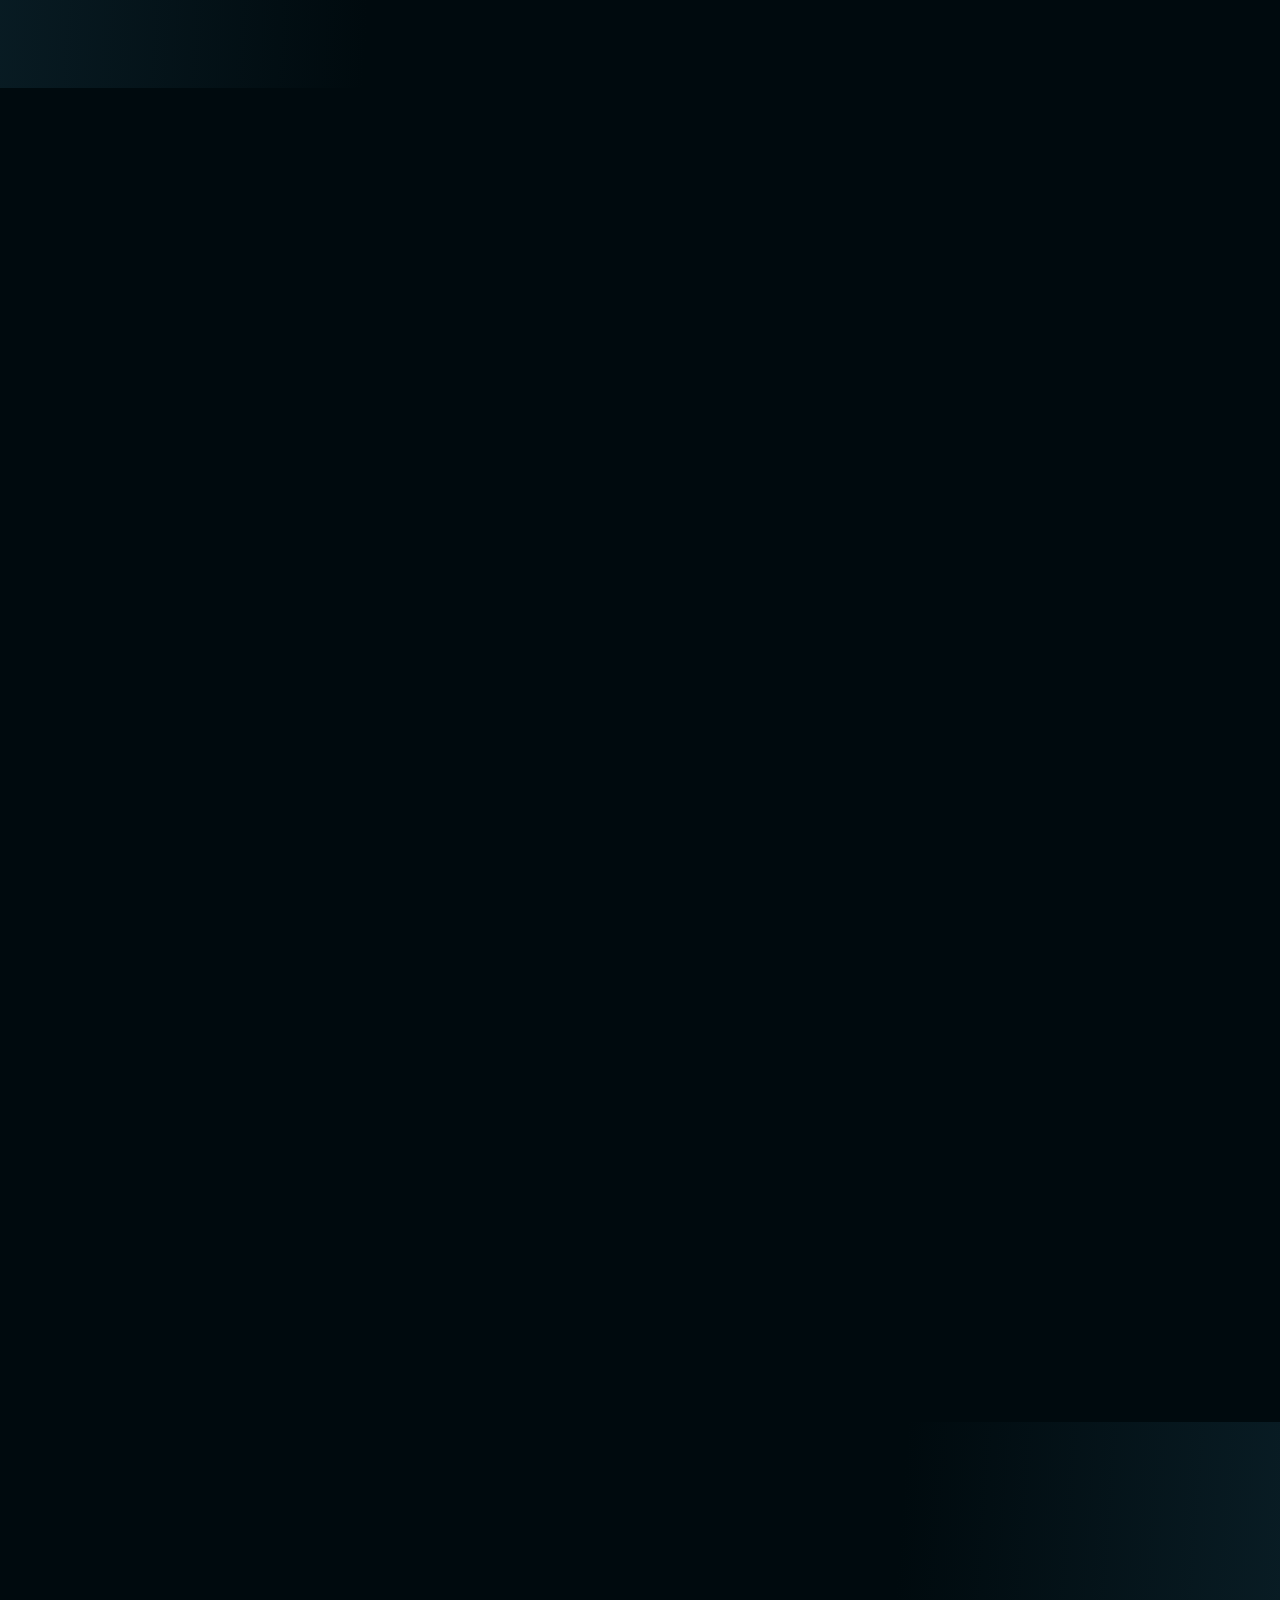
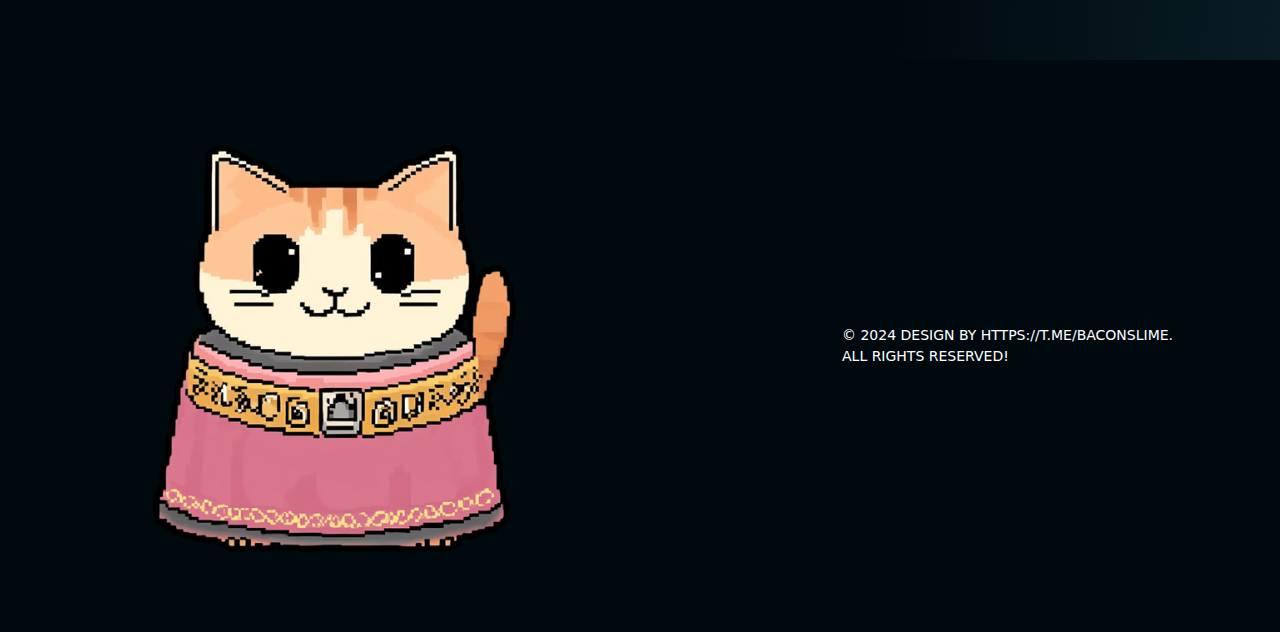
==== commit b21d5273: "." ====
--- a/index.html
+++ b/index.html
@@ -112,7 +112,7 @@
       <div class="row">
         <div class="col-lg-6 d-flex flex-column justify-content-center pt-4 pt-lg-0 order-2 order-lg-1"
           data-aos="fade-up" data-aos-delay="200">
-          <h1 class="mt-4">EMPRESS SUIKO <br> $SUIKO</h1>
+          <h1 class="mt-4">We live in a meme world ruled by meme people <br>This is a community token with no real world utility <br> Have fun and get rich <br>$SUIKO</h1>
           <h1 class="mt-4"></h1>
           <div class="col-md-12 col-lg-12 d-flex">
             <div class="">
--- a/assets/css/style.css
+++ b/assets/css/style.css
@@ -24,12 +24,10 @@
 /*--------------------------------------------------------------
 # General
 --------------------------------------------------------------*/
-body {
-  .bangers-regular {
-    font-family: "Bangers", sans-serif;
-    font-weight: 400;
-    font-style: normal;
-  }
+html, body {
+    max-width: 100%;
+    overflow-x: hidden;
+  
   
 }
 
@@ -50,13 +48,16 @@
 h5,
 h6 {
   font-family: "Bangers", sans-serif;
-  stroke: 2px #ce8f06;
+  -webkit-text-stroke: .5px navy;
+  text-stroke: .5px navy;
 }
 
 
 p {
   color: #dec01b;
   line-height: 21.6px;
+  -webkit-text-stroke: .5px navy;
+  text-stroke: .5px navy;
 }
 
 /*--------------------------------------------------------------
@@ -156,6 +157,8 @@
 
 #header .logo a {
   color: #fdfdfd;
+  -webkit-text-stroke: .5px navy;
+  text-stroke: .5px navy;
 }
 
 #header .logo img {
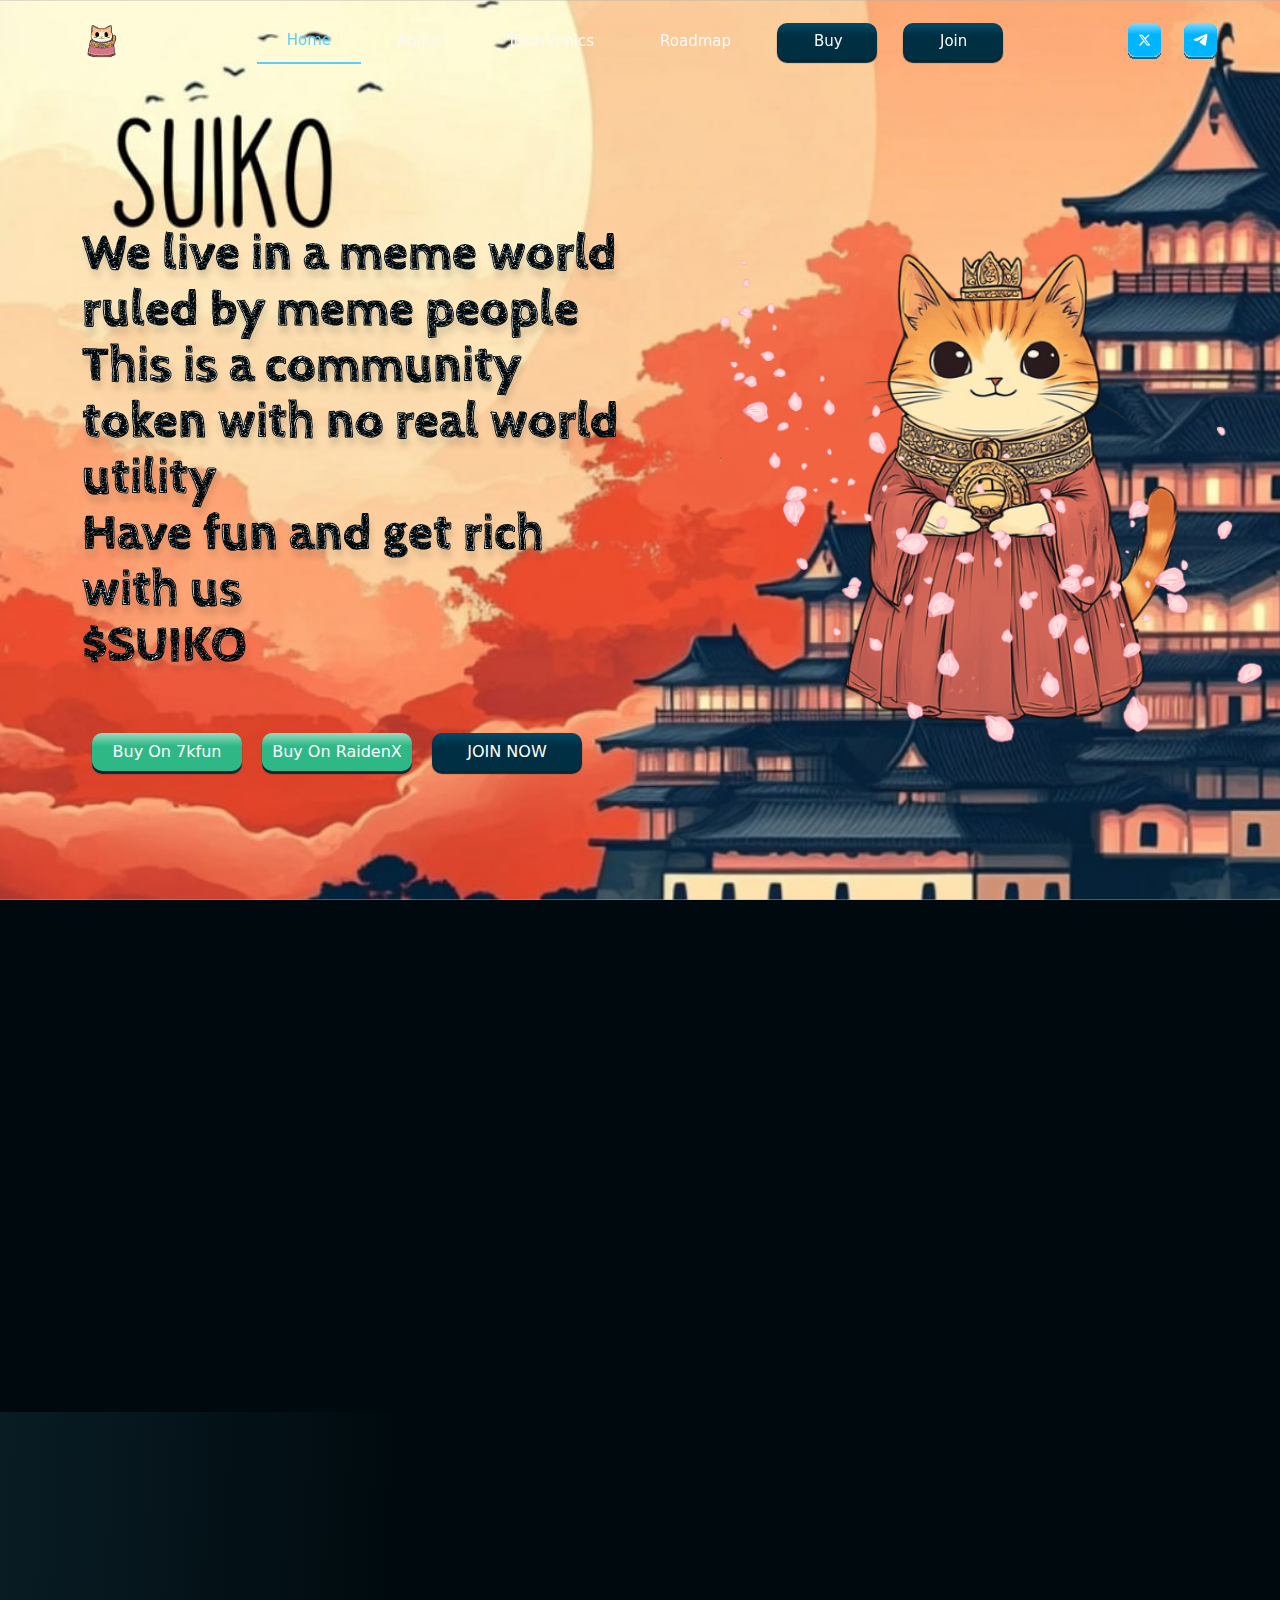
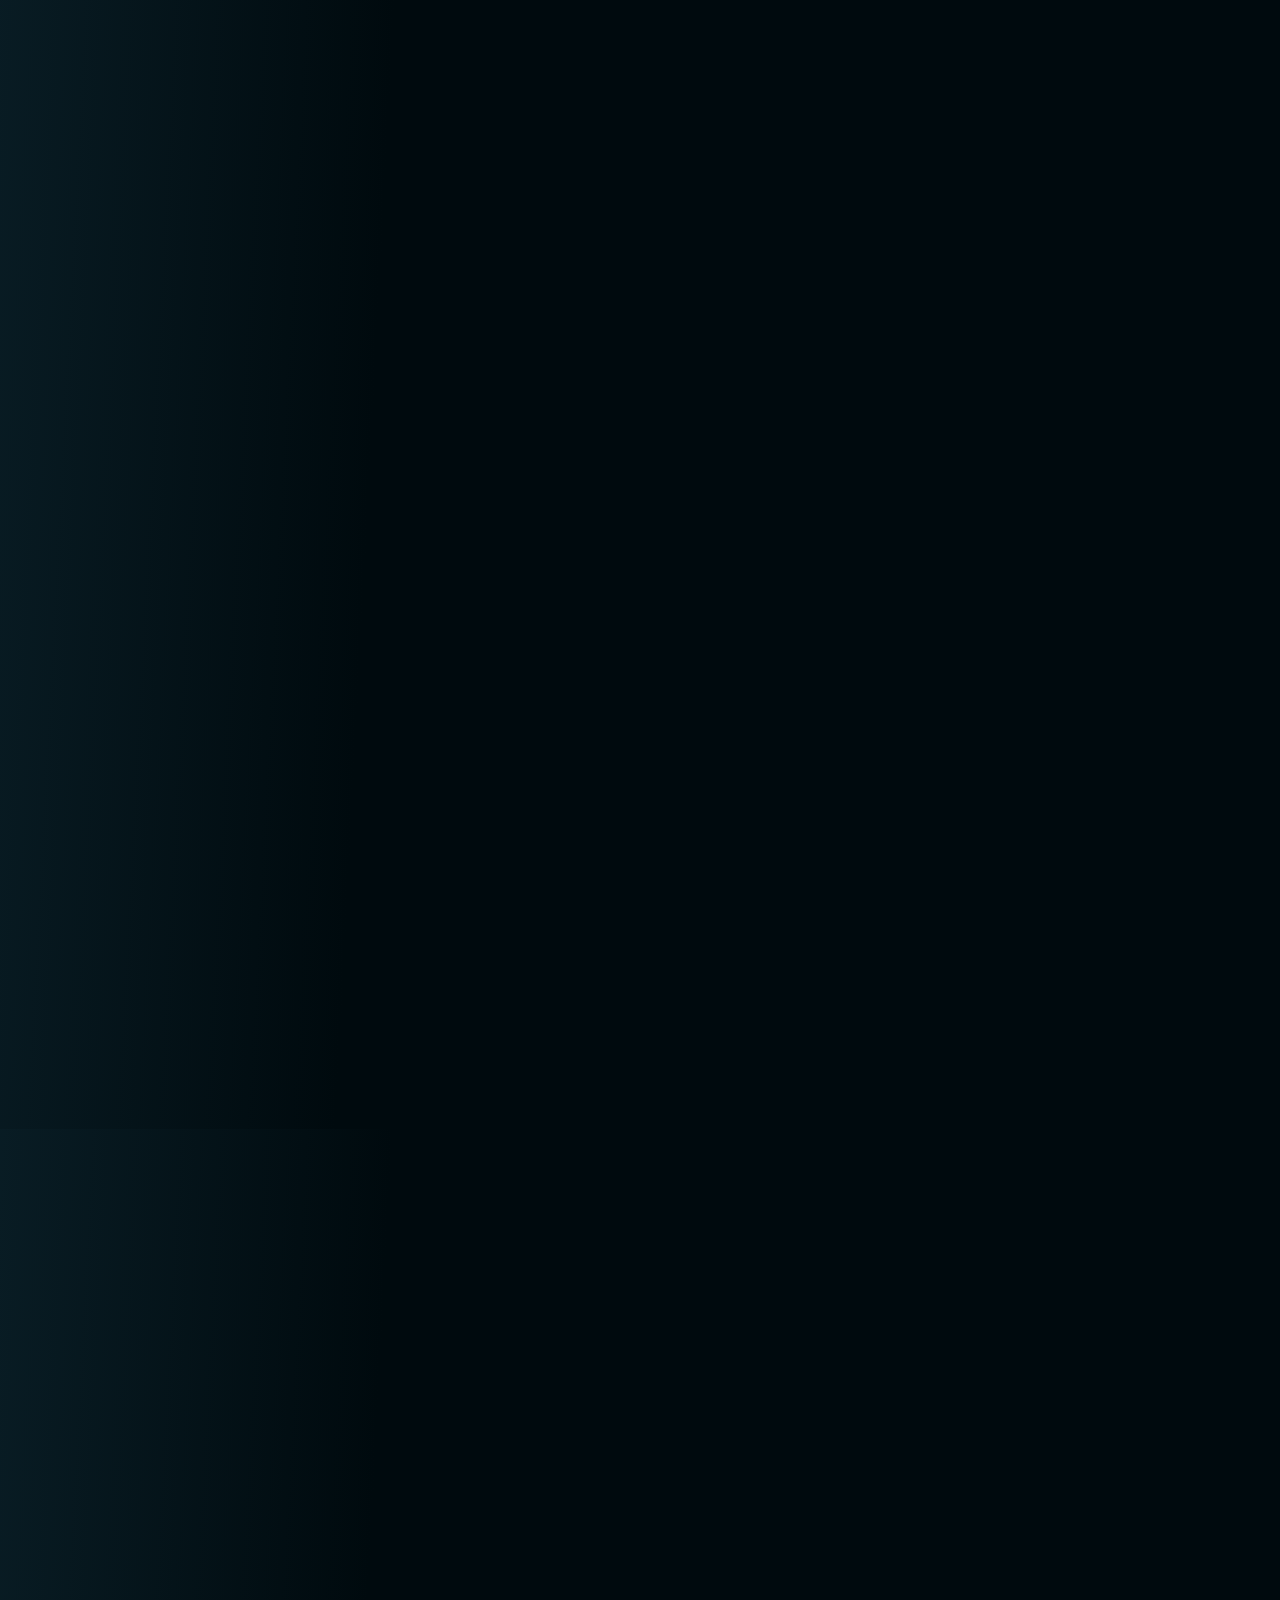
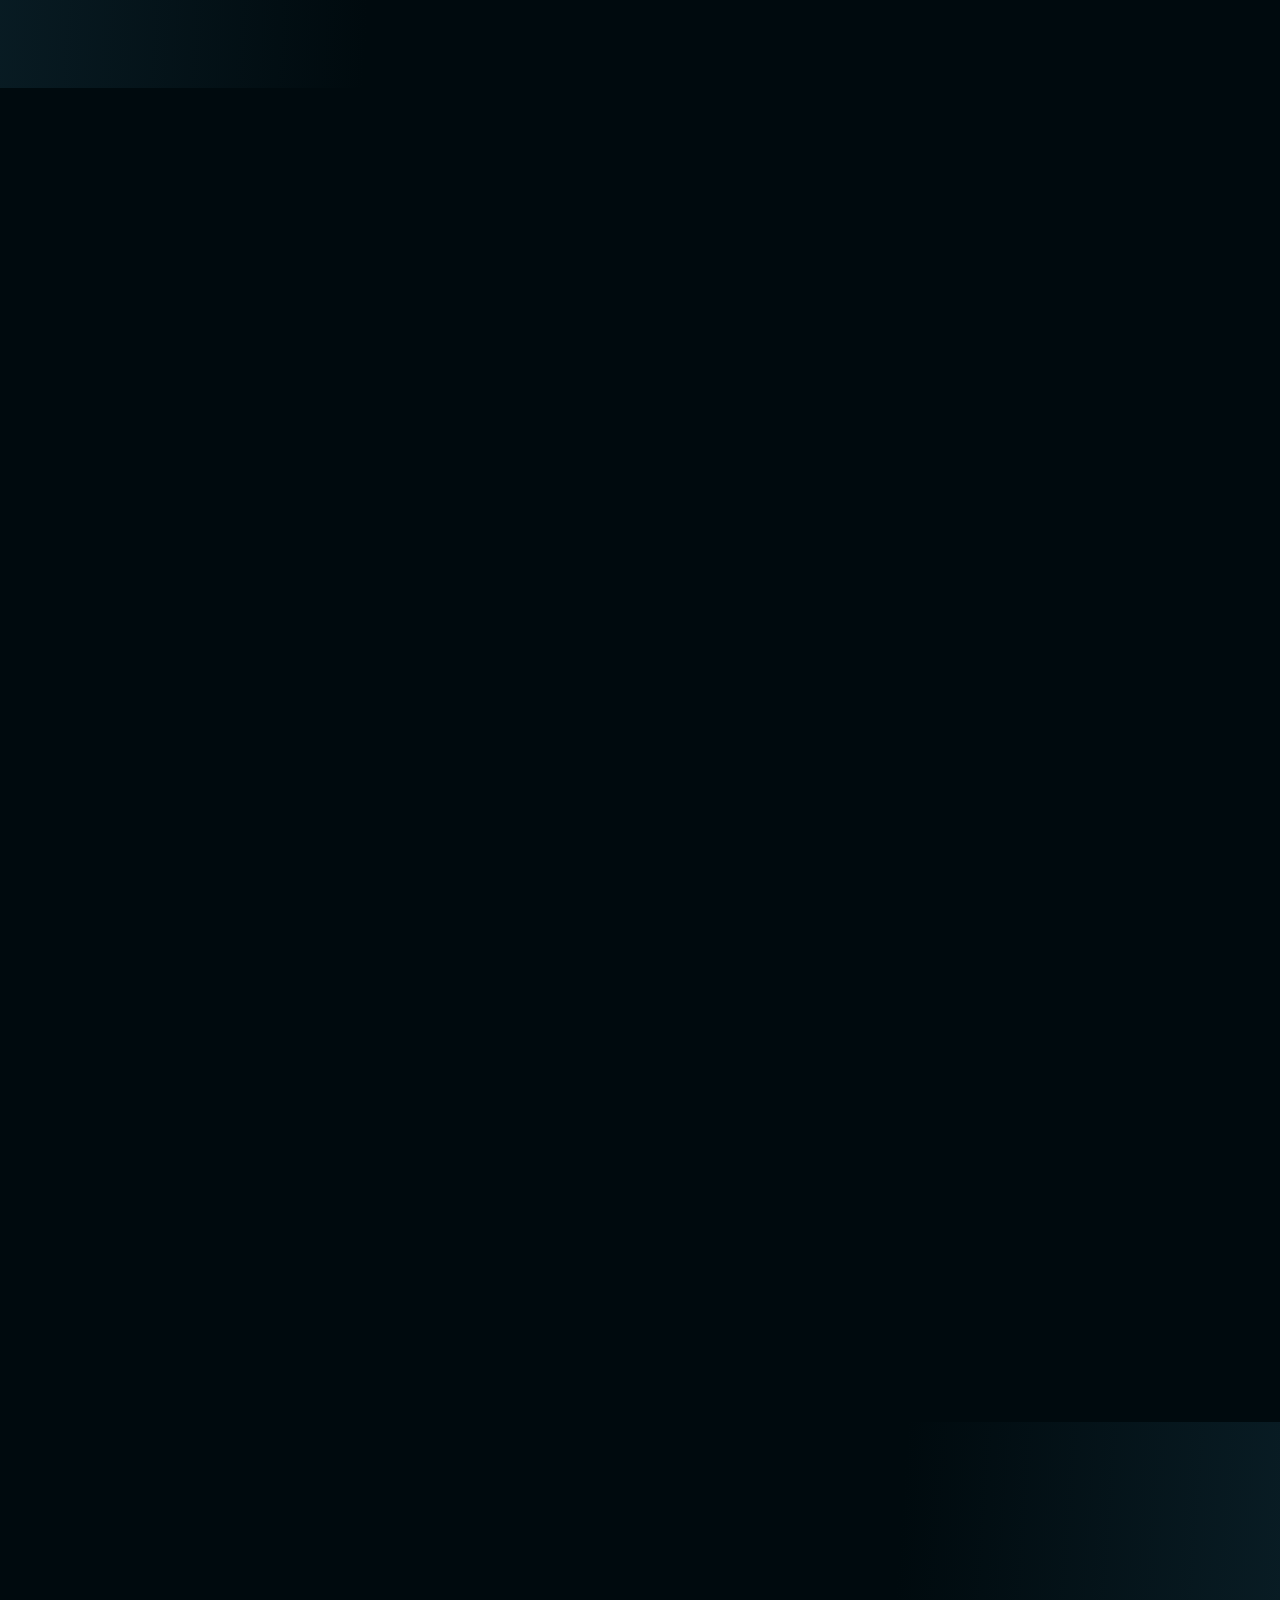
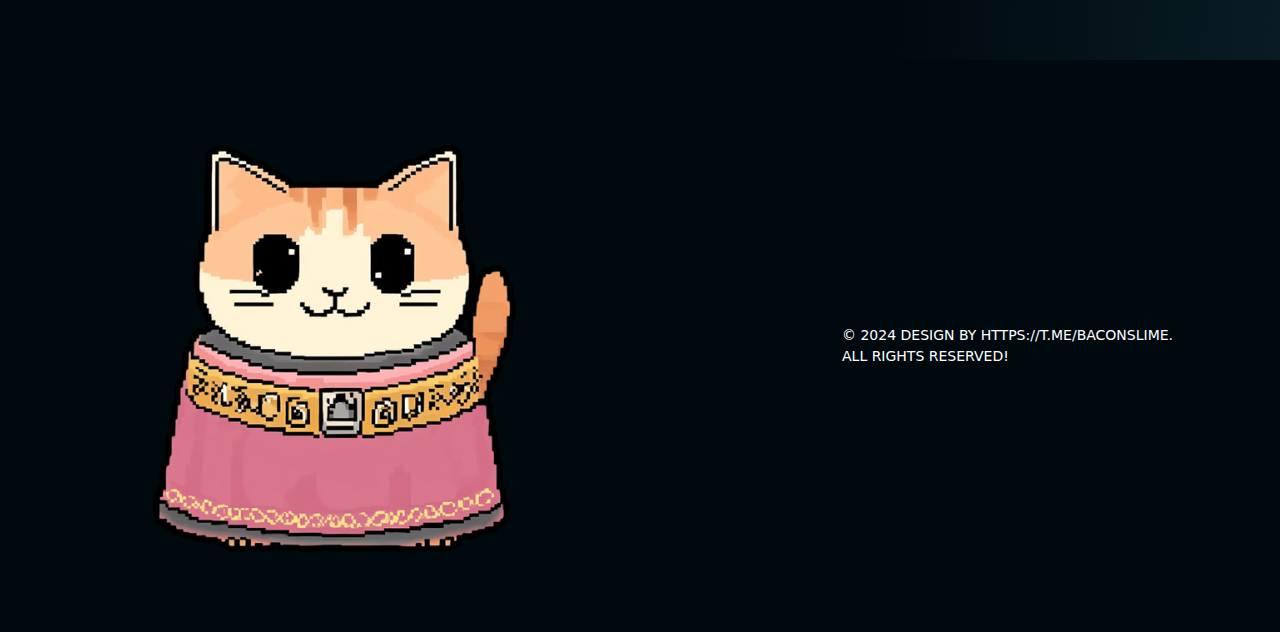
==== commit 31224284: "." ====
--- a/index.html
+++ b/index.html
@@ -112,7 +112,7 @@
       <div class="row">
         <div class="col-lg-6 d-flex flex-column justify-content-center pt-4 pt-lg-0 order-2 order-lg-1"
           data-aos="fade-up" data-aos-delay="200">
-          <h1 class="mt-4">We live in a meme world ruled by meme people <br>This is a community token with no real world utility <br> Have fun and get rich <br>$SUIKO</h1>
+          <h1 class="mt-4">We live in a meme world ruled by meme people <br>This is a community token with no real world utility <br> Have fun and get rich with us <br>$SUIKO</h1>
           <h1 class="mt-4"></h1>
           <div class="col-md-12 col-lg-12 d-flex">
             <div class="">
--- a/assets/css/style.css
+++ b/assets/css/style.css
@@ -1,5 +1,4 @@
-@import url('https://fonts.googleapis.com/css2?family=Bangers&family=Cabin+Sketch:wght@400;700&family=Luckiest+Guy&display=swap');
-:root {
+@import url('https://fonts.googleapis.com/css2?family=Bangers&family=Cabin+Sketch:wght@400;700&family=Luckiest+Guy&family=Rubik+Doodle+Shadow&display=swap');:root {
   /* Colors */
   --color-limegreen-100: #ce8f06;
   --color-skyblue-100: #5DCCFA;
@@ -47,10 +46,14 @@
 h4,
 h5,
 h6 {
-  font-family: "Bangers", sans-serif;
-  -webkit-text-stroke: .5px navy;
-  text-stroke: .5px navy;
-}
+    font-family: "Cabin Sketch", serif;
+    font-weight: 400;
+    font-style: normal;
+    text-shadow: 2px 8px 6px rgba(0,0,0,0.2), 0px -5px 35px rgba(255,255,255,0.3);
+    -webkit-text-stroke:1px #000a0e;
+    z-index: 100000;
+
+  }
 
 
 p {
@@ -156,7 +159,7 @@
 }
 
 #header .logo a {
-  color: #fdfdfd;
+  color: #c59f9f;
   -webkit-text-stroke: .5px navy;
   text-stroke: .5px navy;
 }
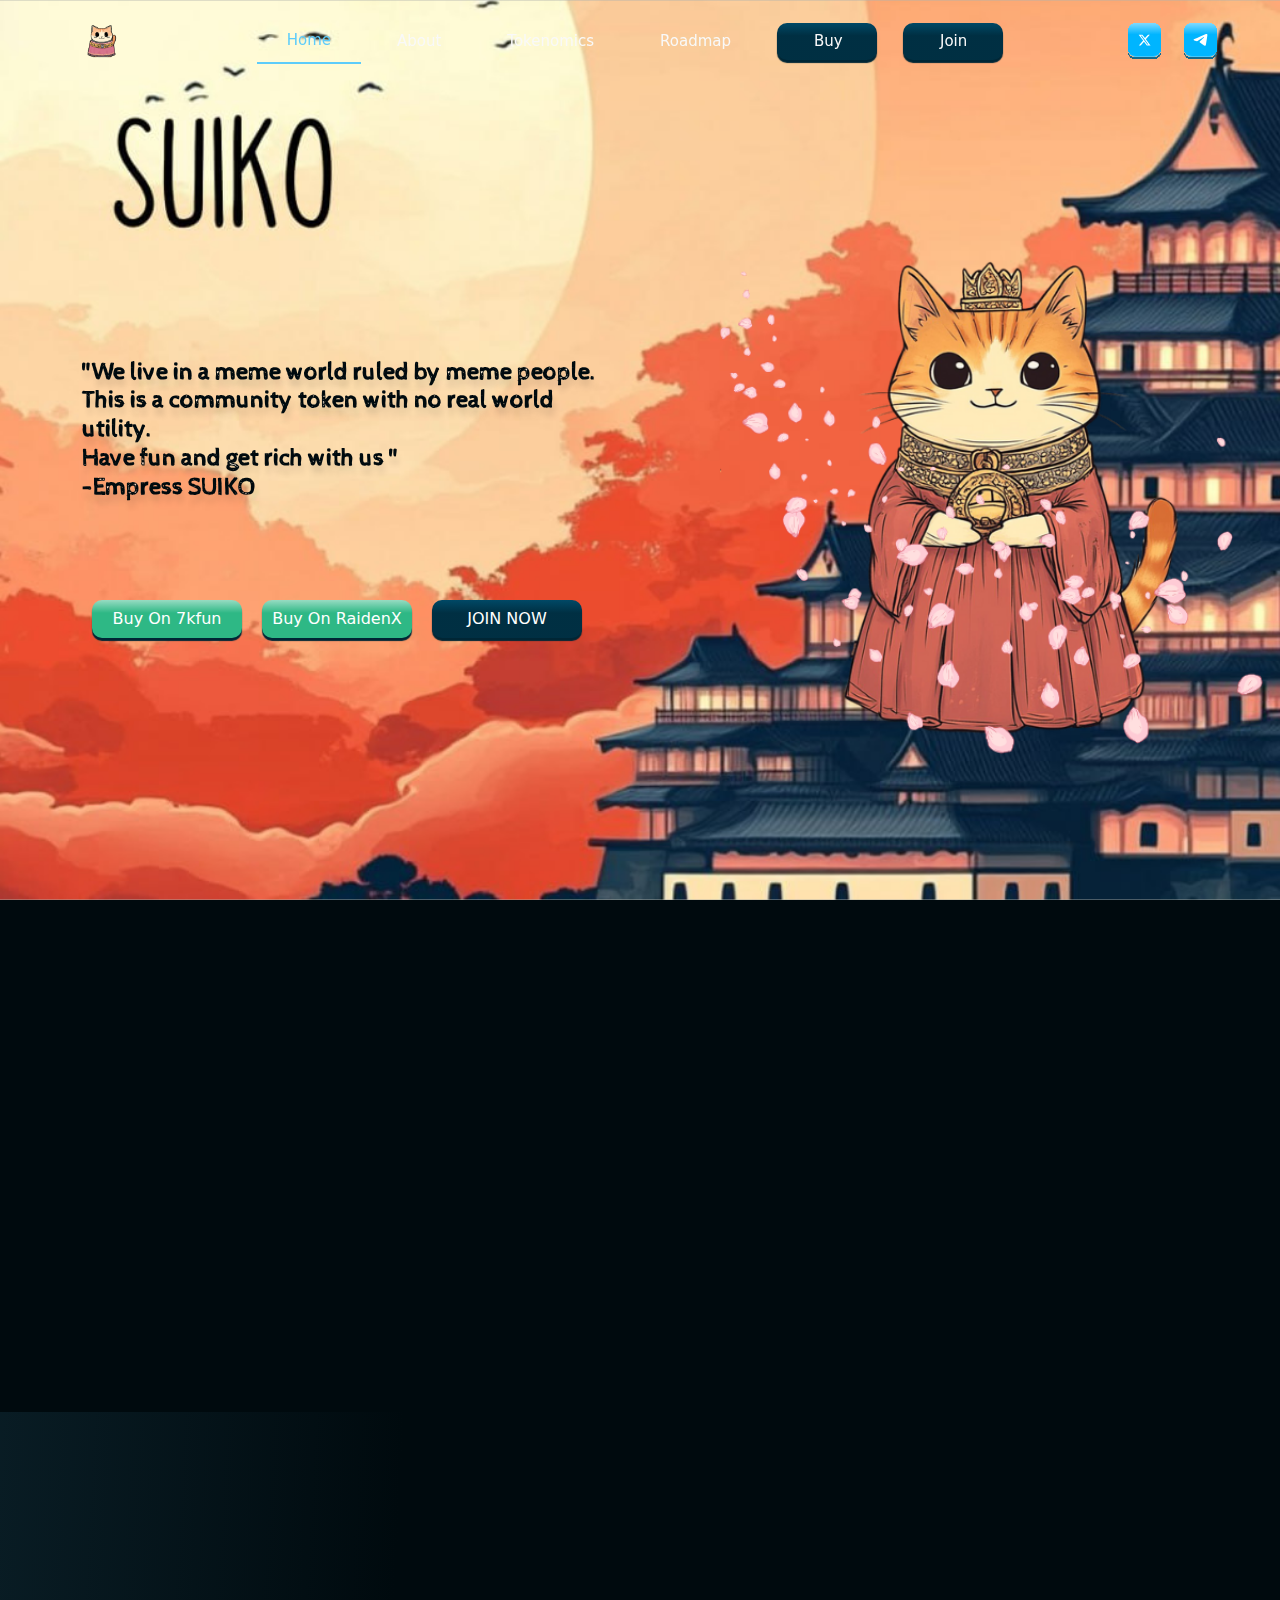
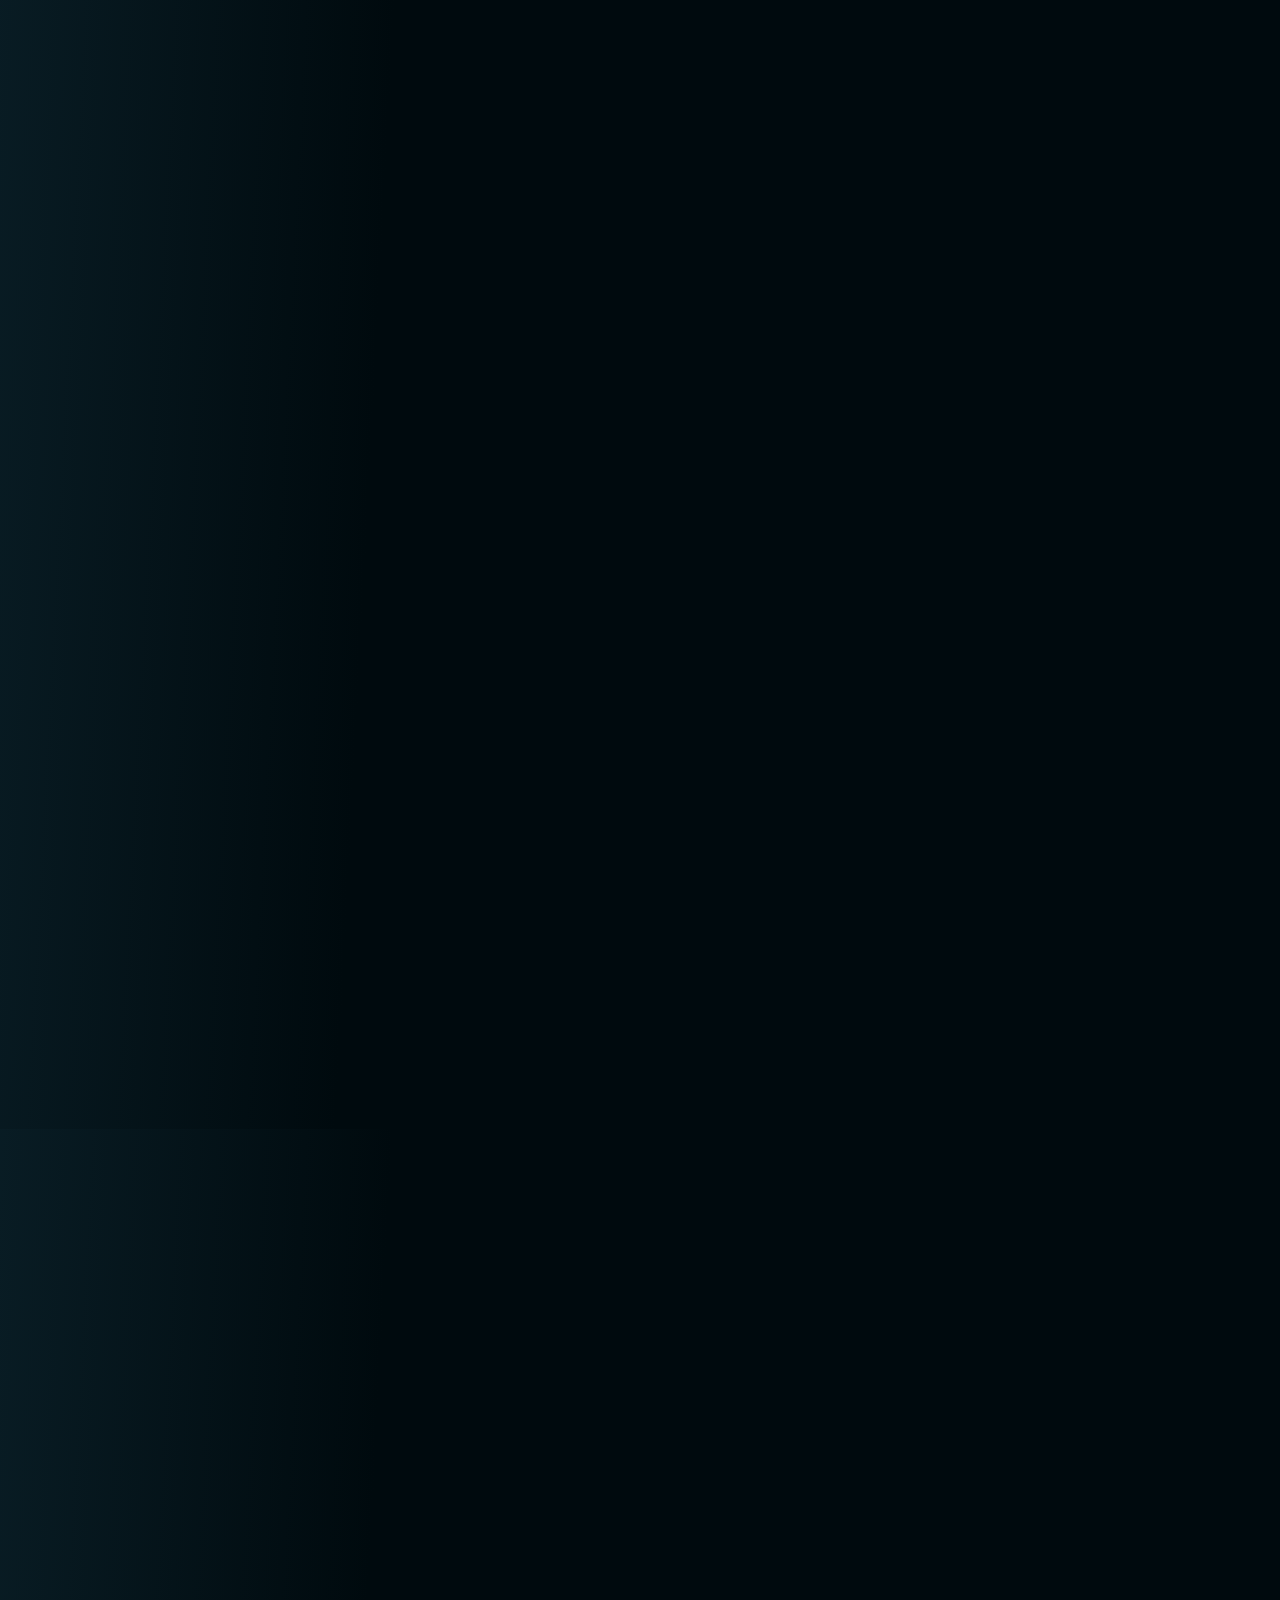
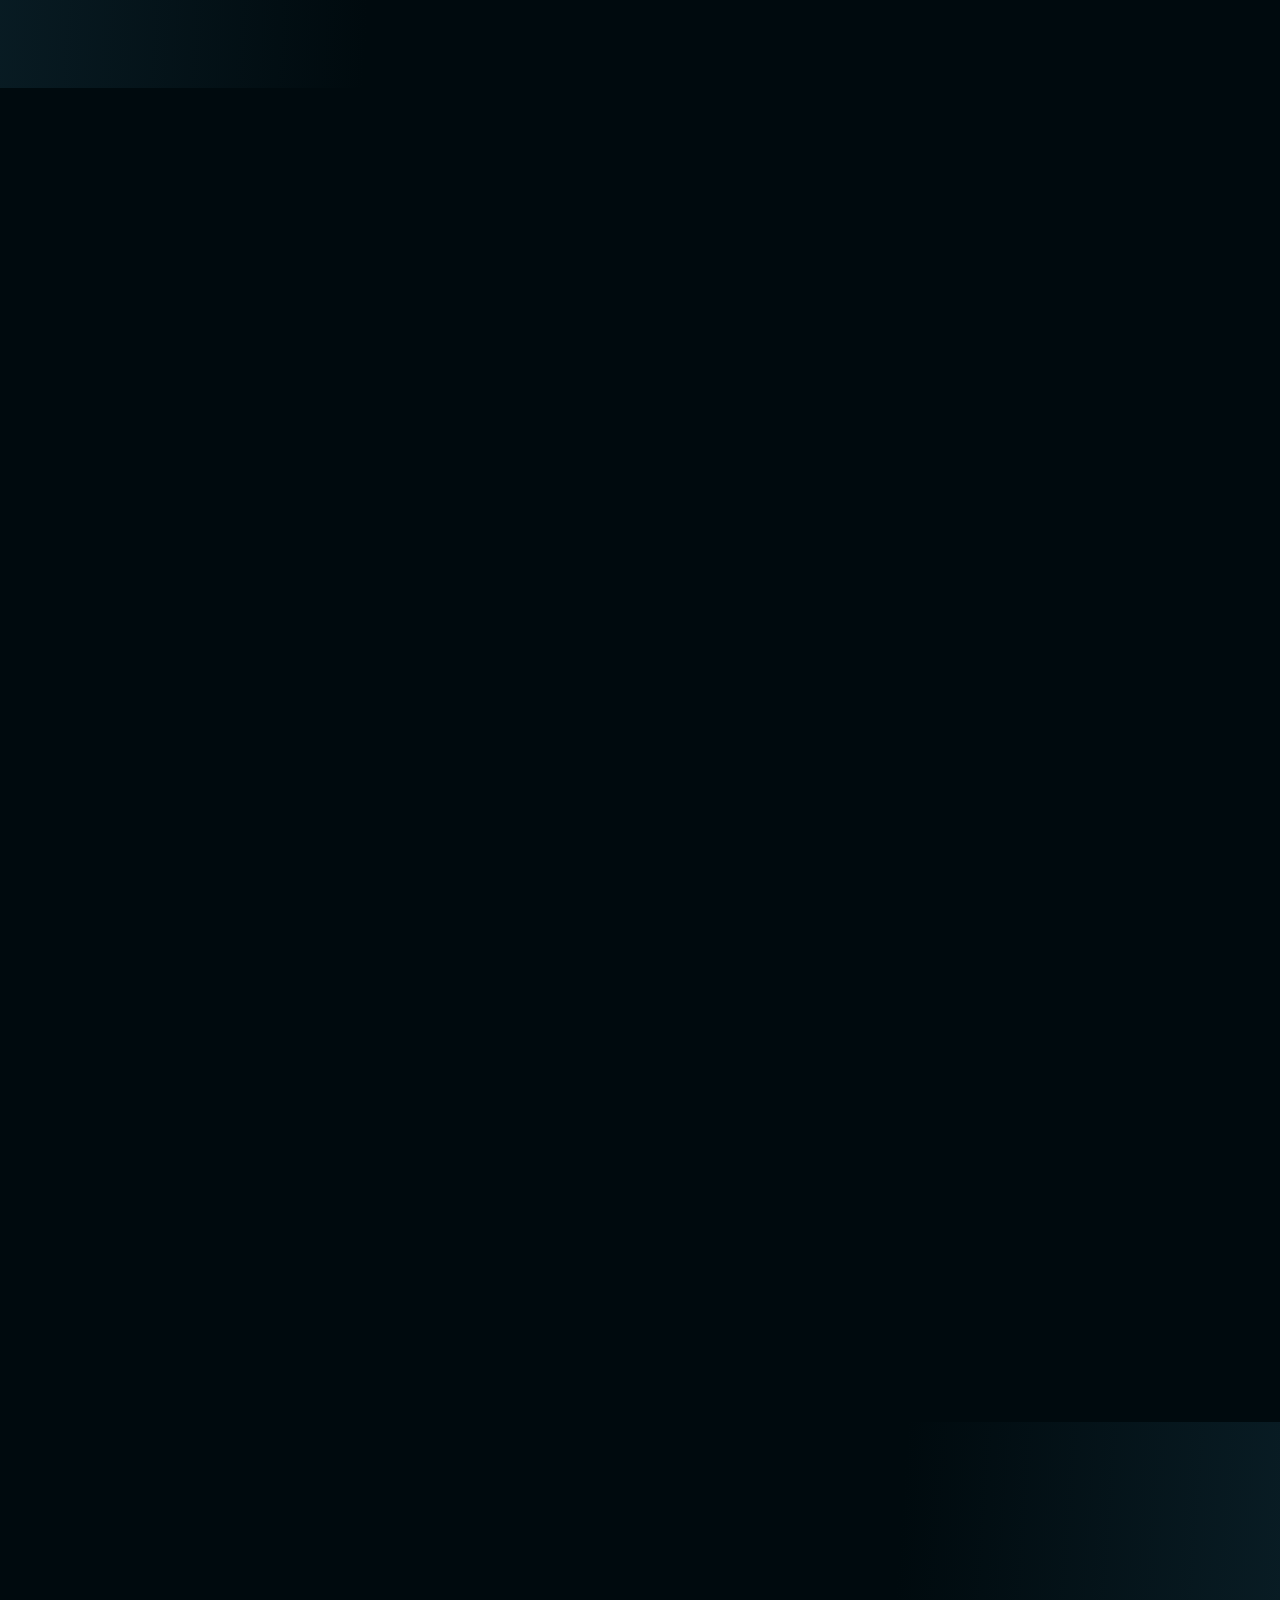
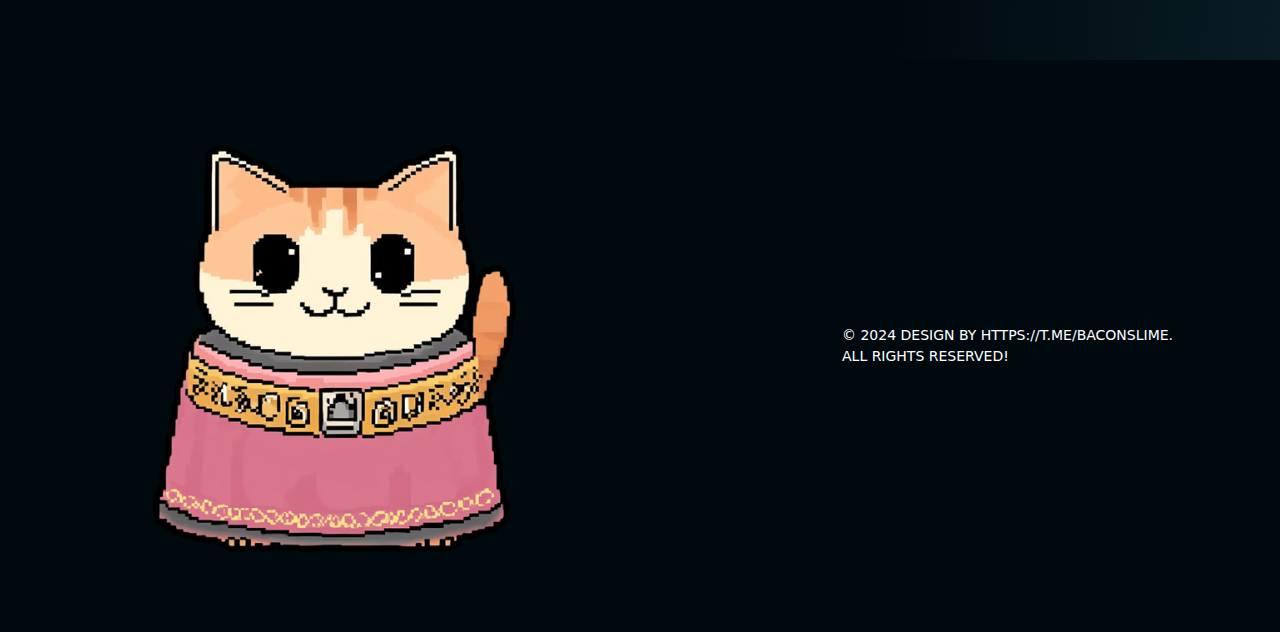
==== commit a31d79ad: "." ====
--- a/index.html
+++ b/index.html
@@ -112,7 +112,7 @@
       <div class="row">
         <div class="col-lg-6 d-flex flex-column justify-content-center pt-4 pt-lg-0 order-2 order-lg-1"
           data-aos="fade-up" data-aos-delay="200">
-          <h1 class="mt-4">We live in a meme world ruled by meme people <br>This is a community token with no real world utility <br> Have fun and get rich with us <br>$SUIKO</h1>
+          <h2 class="mt-4">"We live in a meme world ruled by meme people. <br>This is a community token with no real world utility. <br> Have fun and get rich with us "<br>-Empress SUIKO</h1>
           <h1 class="mt-4"></h1>
           <div class="col-md-12 col-lg-12 d-flex">
             <div class="">
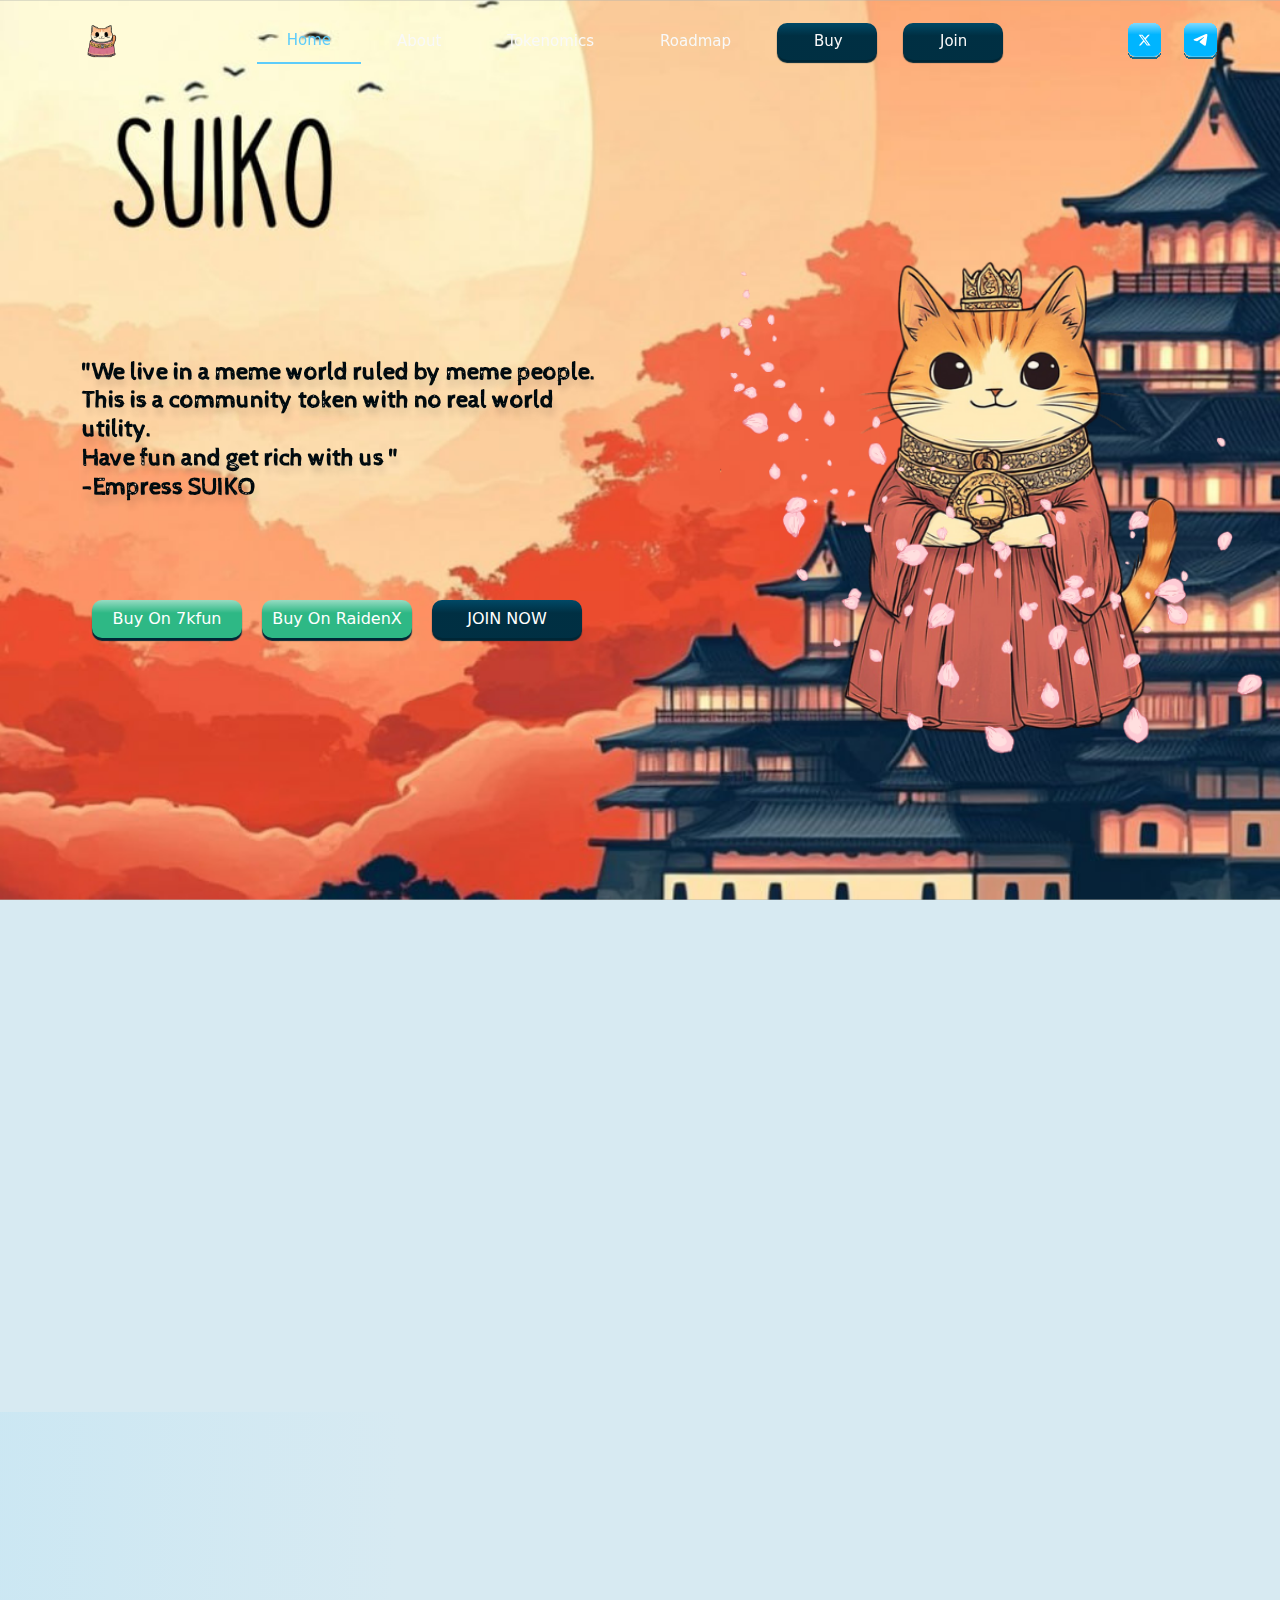
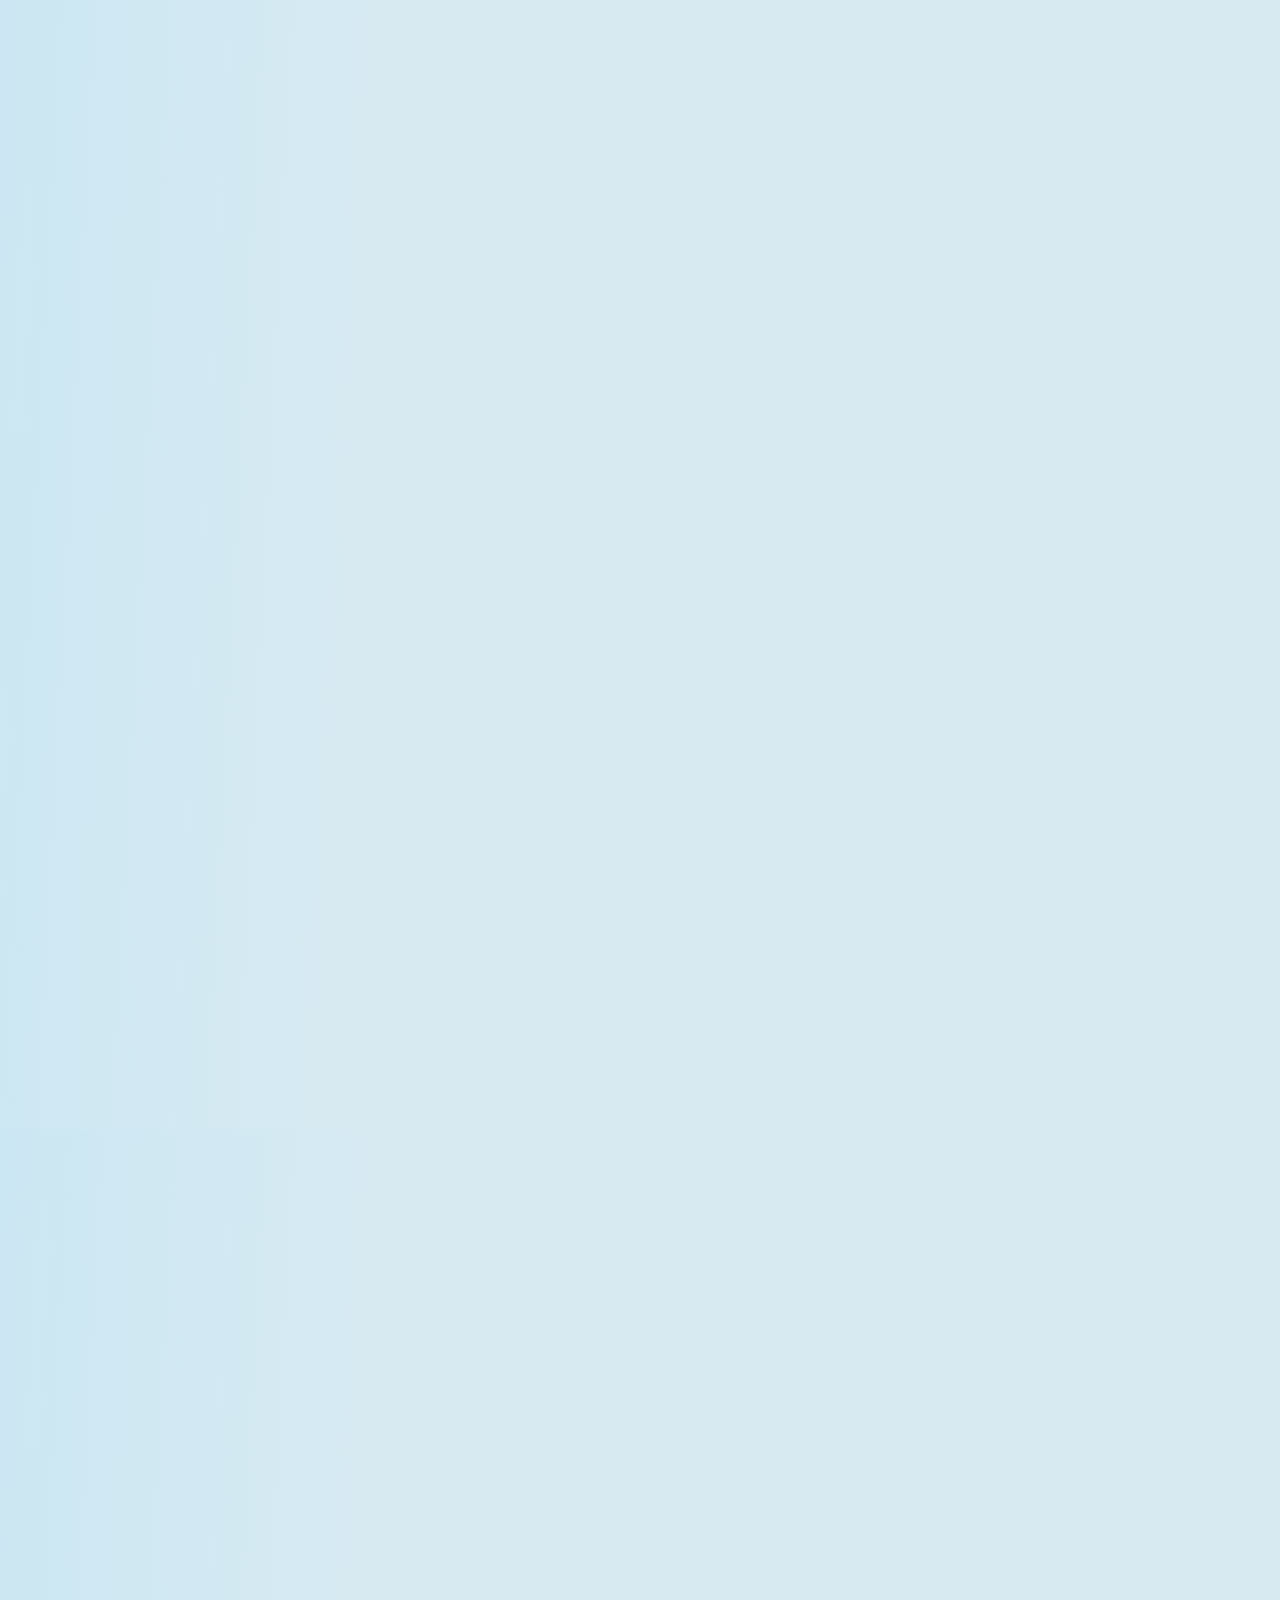
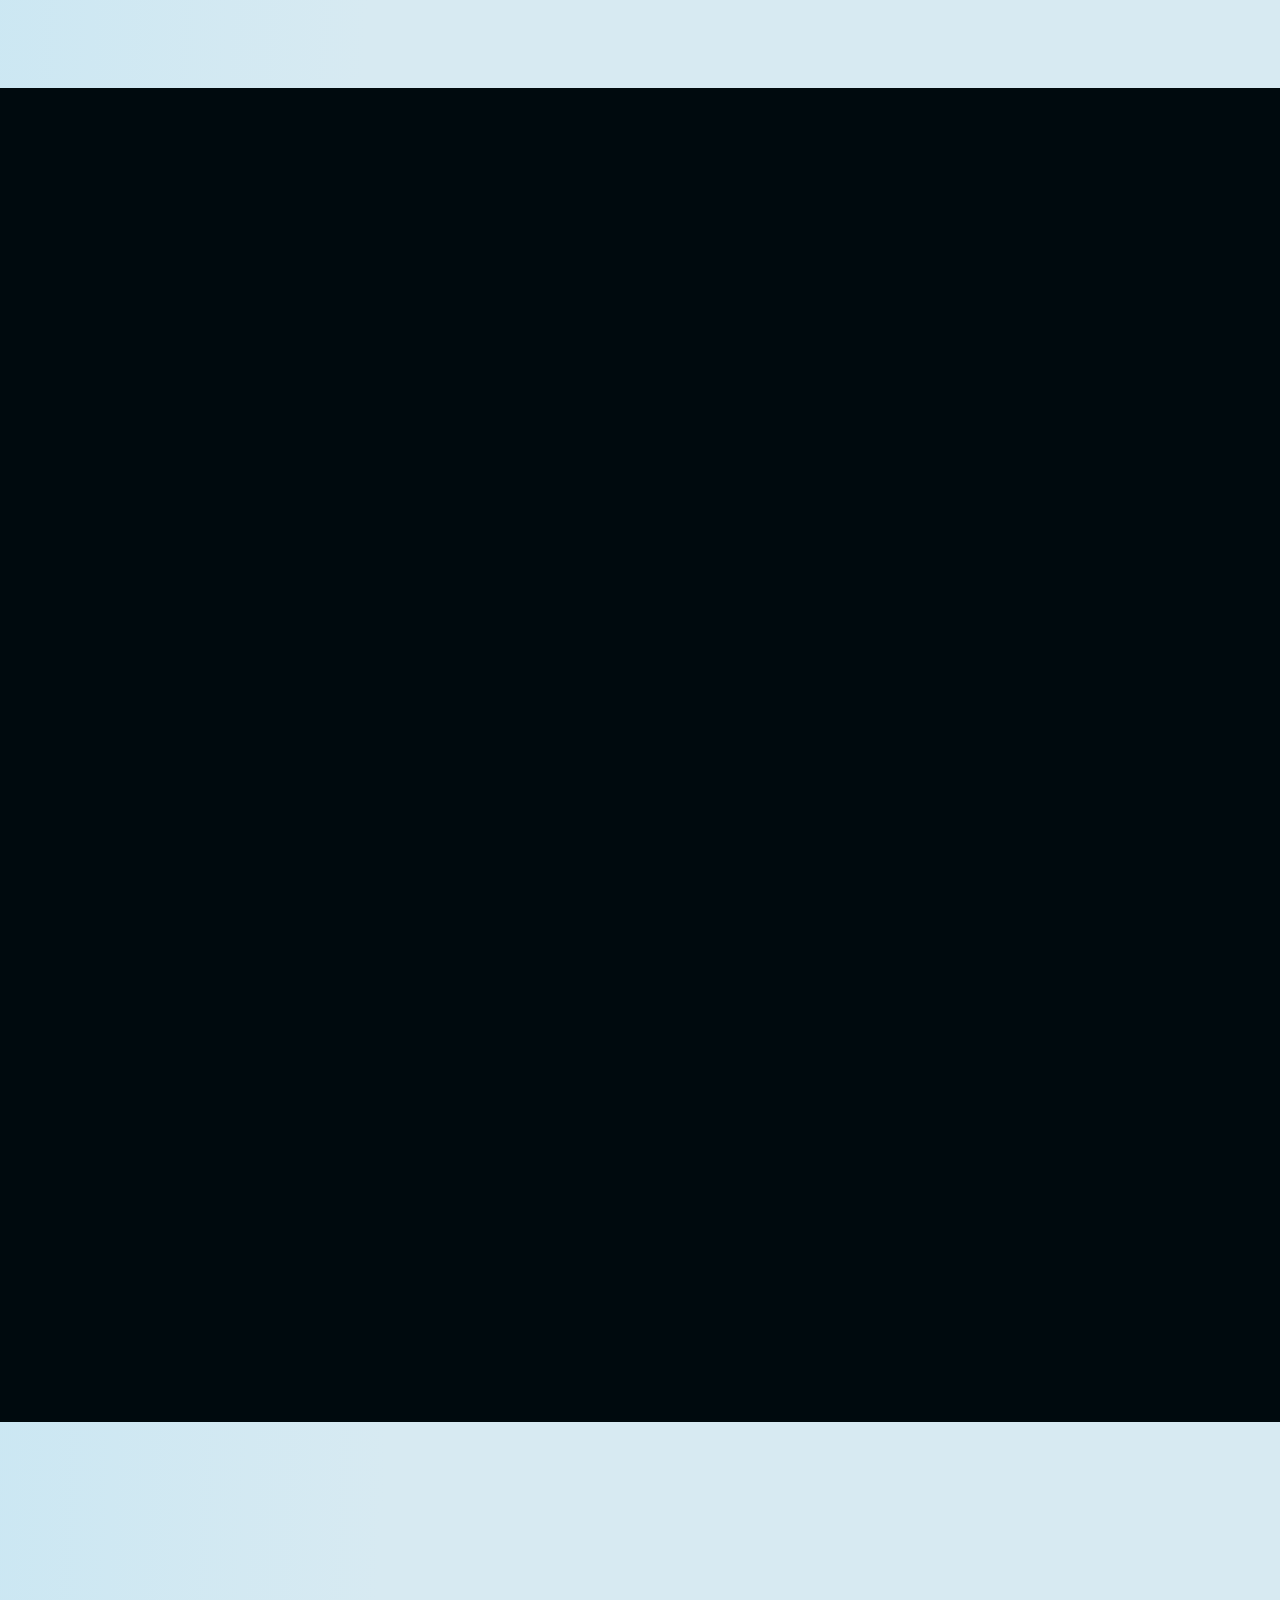
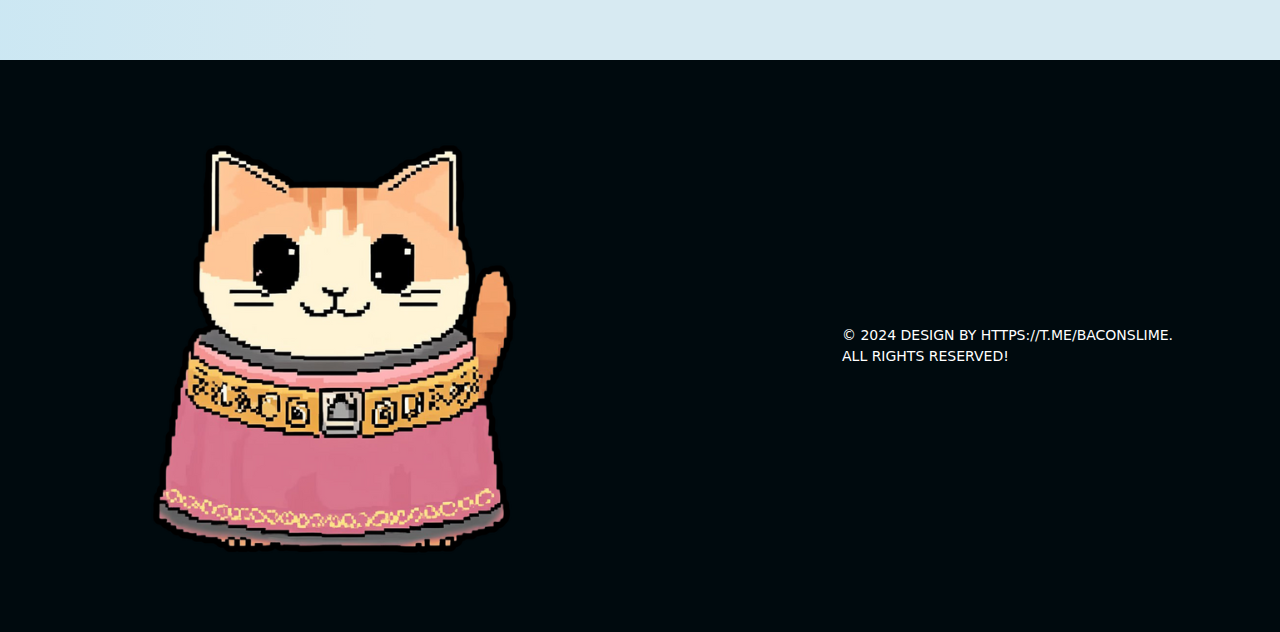
==== commit 05126320: "." ====
--- a/index.html
+++ b/index.html
@@ -335,8 +335,8 @@
           </div>
 
           <div class="col-lg-3 col-md-4 col-6 d-flex align-items-center justify-content-center mb-2">
-            <a href="https://app.cetus.zone/" target="_blank">
-              <img src="assets/images/clients/cetus.png" class="img-fluid" alt="">
+            <a href="https://dexscreener.com/sui/flowx" target="_blank">
+              <img src="assets/images/clients/flowx.png" class="img-fluid" alt="">
             </a>
           </div>
 
--- a/assets/css/style.css
+++ b/assets/css/style.css
@@ -23,10 +23,9 @@
 /*--------------------------------------------------------------
 # General
 --------------------------------------------------------------*/
-html, body {
+body {
     max-width: 100%;
     overflow-x: hidden;
-  
   
 }
 
@@ -730,14 +729,14 @@
   font-size: 50px;
   font-weight: bold;
   position: relative;
-  color: #021E0A;
+  color: #f8f8f8;
 }
 
 .section-sub-title{
   color: var(--color-gray-300);
 }
 
-/* .section-title h2::before {
+.section-title h2::before {
   content: "";
   position: absolute;
   display: block;
@@ -757,7 +756,7 @@
   background: #47b2e4;
   bottom: 0;
   left: calc(50% - 20px);
-} */
+} 
 
 .section-title p {
   margin-bottom: 0;
@@ -799,7 +798,7 @@
 # About Us
 --------------------------------------------------------------*/
 #about {
-  background: #000a0e;
+  background: #d7eaf2;
     padding-top: 0px;
     padding-bottom: 0px;
 }
@@ -876,12 +875,15 @@
 --------------------------------------------------------------*/
 
 #tokenomics{
-  background: linear-gradient(93deg, #5dccfa -290%, #000a0e 30%);
-}
-
-
-#tokenomics .section-title{
+  background: linear-gradient(93deg, #5dccfa -290%,#d7eaf2 30%);
+}
+
+
+#tokenomics .section-title h1{
   text-align: center;
+
+  color: #eee important;
+  
 }
 
 
@@ -905,7 +907,7 @@
 # Roadmap
 --------------------------------------------------------------*/
 #roadmap{
-  background: linear-gradient(93deg, #5dccfa -290%, #000a0e 30%);
+  background: linear-gradient(93deg, #5dccfa -290%,#d7eaf2 30%);
 }
 
 
@@ -930,7 +932,7 @@
 # Presale
 --------------------------------------------------------------*/
 #presale{
-  background: linear-gradient(274deg, #5dccfa -290%, #000a0e 30%);
+  background: linear-gradient(93deg, #5dccfa -290%,#d7eaf2 30%);
 }
 
 
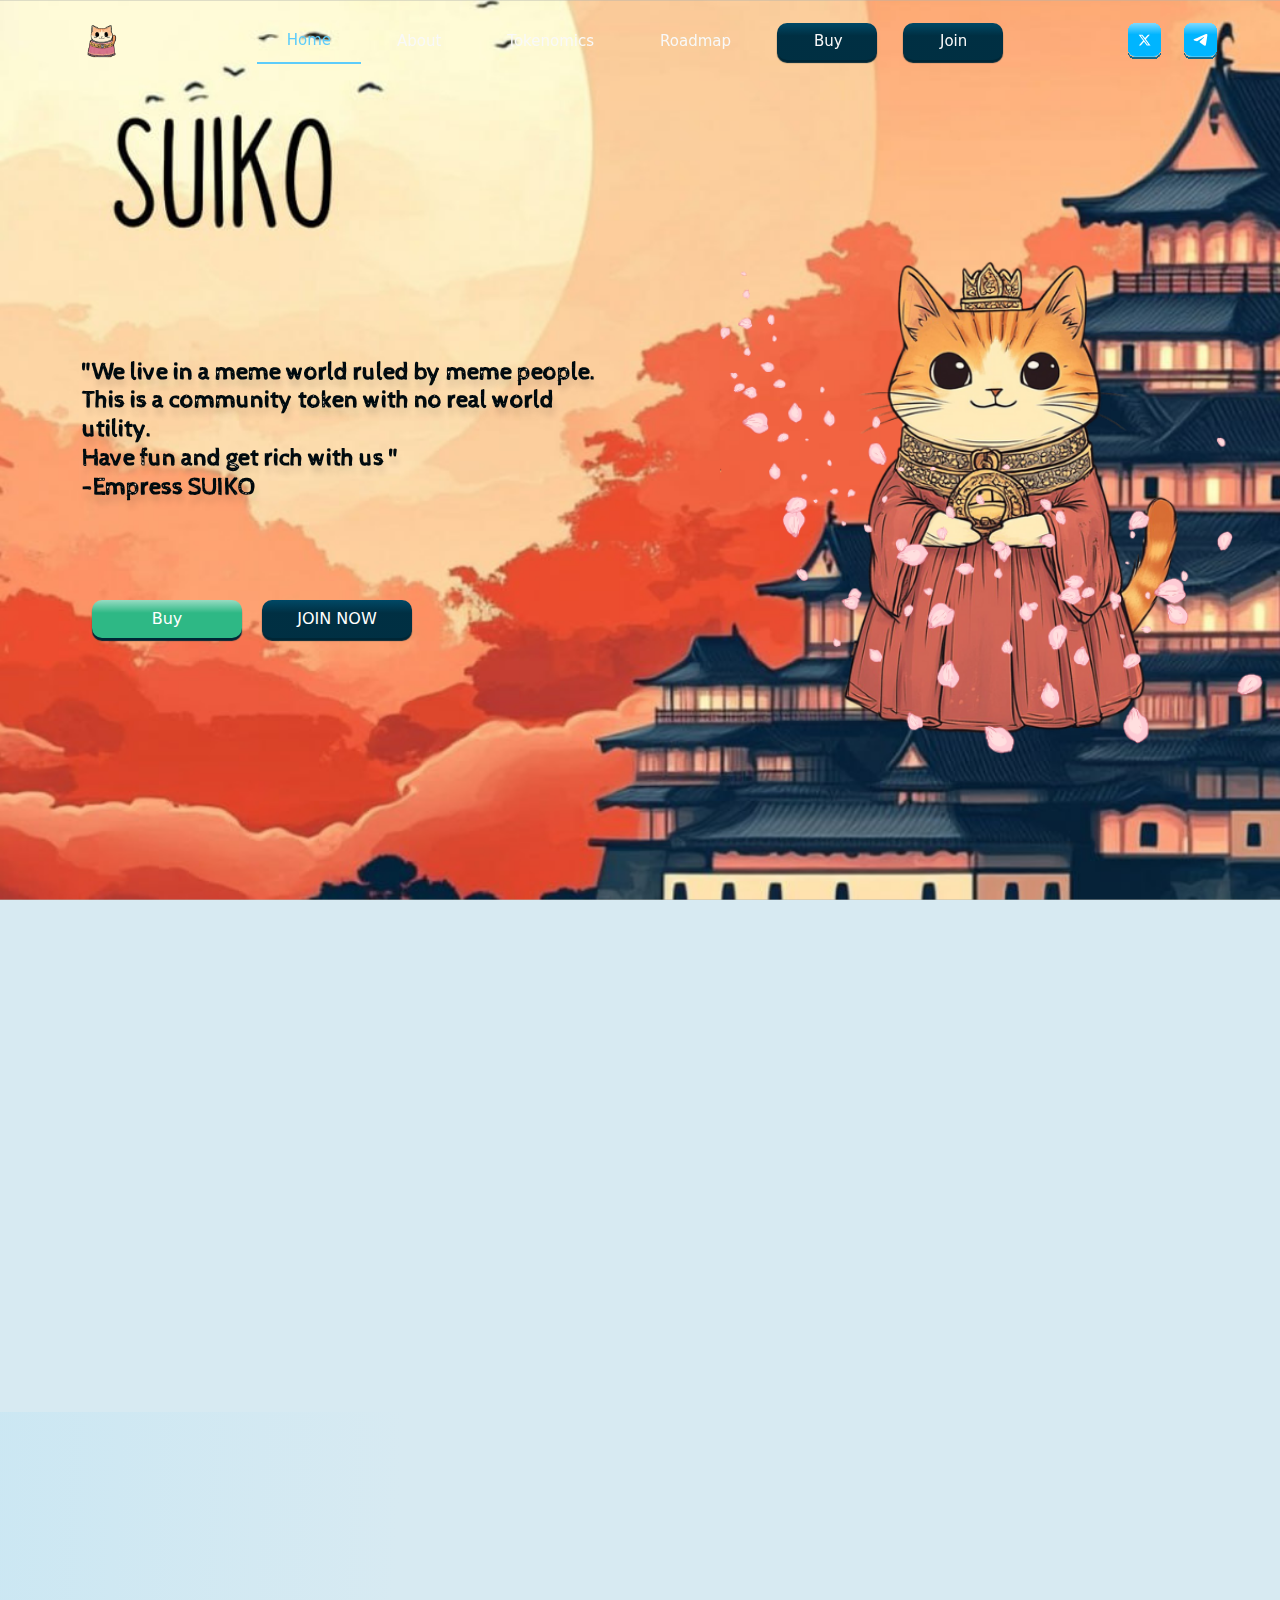
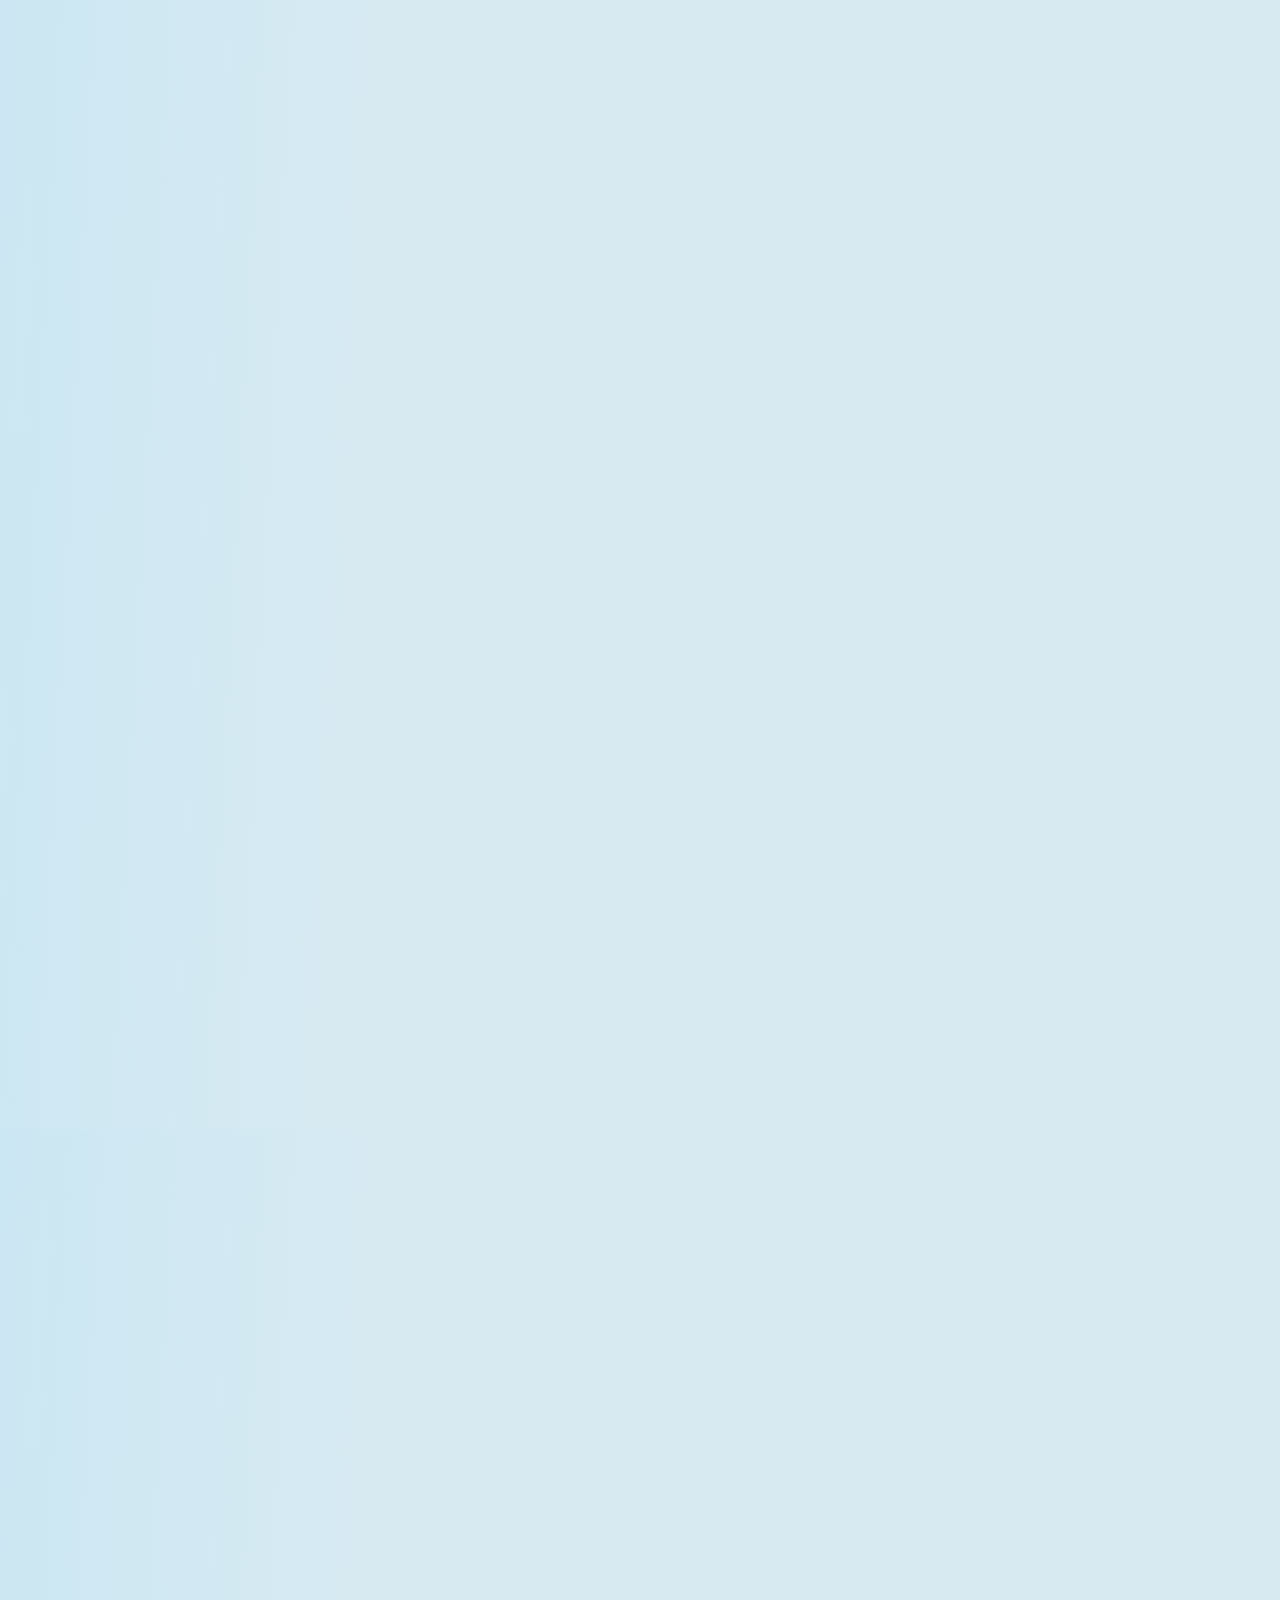
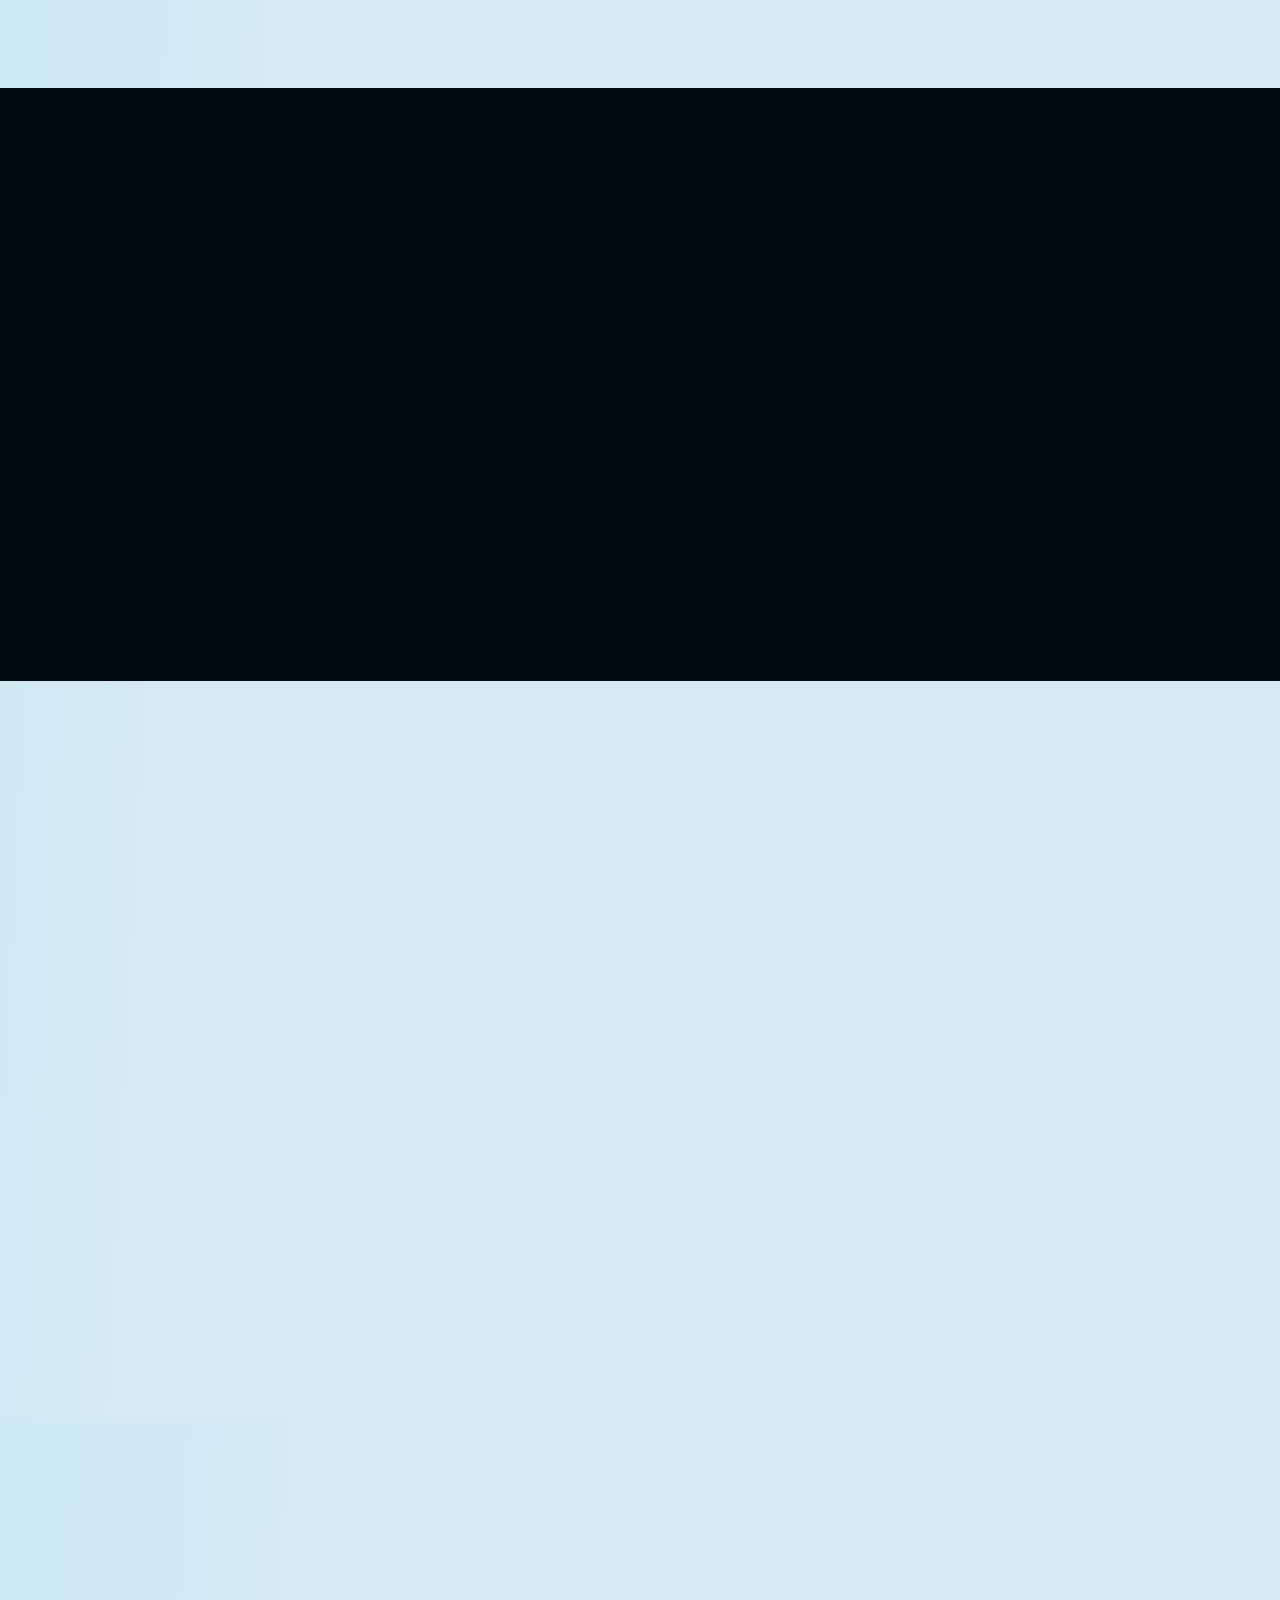
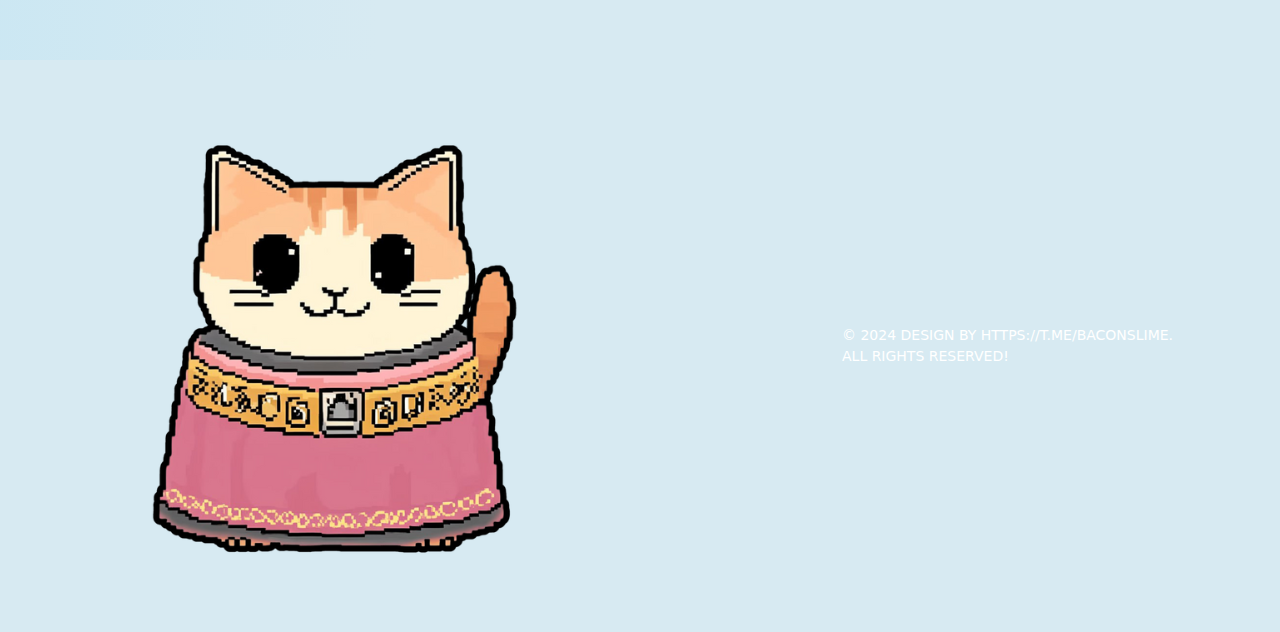
==== commit 2e026ff0: "." ====
--- a/index.html
+++ b/index.html
@@ -115,15 +115,10 @@
           <h2 class="mt-4">"We live in a meme world ruled by meme people. <br>This is a community token with no real world utility. <br> Have fun and get rich with us "<br>-Empress SUIKO</h1>
           <h1 class="mt-4"></h1>
           <div class="col-md-12 col-lg-12 d-flex">
-            <div class="">
-              <a href="https://7k.fun/token/0x1f61c5a623d4ed7819b21a991e0661b6a5e26c9fcf03698c0c8dc20b640d9d00::suiko::SUIKO" target="_blank"><button class="btn-sky-blue" style="width: 150px;  margin-top: 15px;">
-                  Buy On 7kfun
-                </button>
-              </a>
-            </div>
+        
             <div class="">
               <a href="https://raidenx.io/sui/sevenkfun-suiko-sui-223052" target="_blank"><button class="btn-sky-blue" style="width: 150px;  margin-top: 15px;">
-                  Buy On RaidenX
+                  Buy
                 </button>
               </a>
             </div>
@@ -352,7 +347,7 @@
 
 
 
-    <section id="featured" class="about" style="background-color: #000a0e;">
+    <section id="featured" class="about" ;></section>
       <div class="container" data-aos="fade-up">
         <div class="section-title d-flex justify-content-center">
           <div class="text-align-last-center">
--- a/assets/css/style.css
+++ b/assets/css/style.css
@@ -23,9 +23,12 @@
 /*--------------------------------------------------------------
 # General
 --------------------------------------------------------------*/
-body {
+html, body {
+
     max-width: 100%;
     overflow-x: hidden;
+    background: linear-gradient(93deg, #5dccfa -290%,#d7eaf2 30%);
+
   
 }
 
@@ -780,7 +783,7 @@
 
 .clients img:hover {
   filter: none;
-  transform: scale(1.1);
+  transform: scale(1.2);
 }
 
 @media (max-width: 768px) {
@@ -912,7 +915,7 @@
 
 
 #roadmap .card{
-background-color:#031B25;
+background: #91aaea;
 border-radius: 10px;
 margin-bottom: 20px;
 }
@@ -1147,7 +1150,8 @@
   box-shadow: 0px 0 25px 0 rgba(0, 0, 0, 0.1);
   padding: 50px 30px;
   transition: all ease-in-out 0.4s;
-  background: #fff;
+  background: #d7eaf2;
+  ;
 }
 
 .services .icon-box .icon {
@@ -1189,7 +1193,7 @@
 # Cta
 --------------------------------------------------------------*/
 .cta {
-  background: linear-gradient(rgba(40, 58, 90, 0.9), rgba(40, 58, 90, 0.9)), url("../img/cta-bg.html") fixed center center;
+  background: #f3f5fa;
   background-size: cover;
   padding: 120px 0;
 }
@@ -1403,7 +1407,7 @@
   box-shadow: 0px 2px 15px rgba(0, 0, 0, 0.1);
   padding: 30px;
   border-radius: 5px;
-  background: #fff;
+  background: #f3f5fa;
   transition: 0.5s;
   height: 100%;
 }
@@ -1939,15 +1943,15 @@
 --------------------------------------------------------------*/
 #footer {
     font-size: 14px;
-    background: #000a0e;
-}
+    background: #d7eaf2;
+  }
 
 #footer .footer-newsletter {
   padding: 50px 0;
   background: #f3f5fa;
   text-align: center;
   font-size: 15px;
-  color: #444444;
+  color: #000000;
 }
 
 #footer .footer-newsletter h4 {
@@ -1956,7 +1960,7 @@
   padding: 0;
   line-height: 1;
   font-weight: 600;
-  color: #37517e;
+  color: #01050c;
 }
 
 #footer .footer-newsletter form {
@@ -2011,7 +2015,7 @@
   line-height: 1;
   text-transform: uppercase;
   font-weight: 600;
-  color: #37517e;
+  color: #0a0a0b;
 }
 
 #footer .footer-top .footer-contact p {
@@ -2019,13 +2023,13 @@
   line-height: 24px;
   margin-bottom: 0;
   font-family: "Jost", sans-serif;
-  color: #5e5e5e;
+  color: #0a0909;
 }
 
 #footer .footer-top h4 {
   font-size: 16px;
   font-weight: bold;
-  color: #37517e;
+  color: #000000;
   position: relative;
   padding-bottom: 12px;
 }
@@ -2042,7 +2046,7 @@
 
 #footer .footer-top .footer-links ul i {
   padding-right: 2px;
-  color: #47b2e4;
+  color: #000000;
   font-size: 18px;
   line-height: 1;
 }
@@ -2072,7 +2076,7 @@
 #footer .footer-top .social-links a {
   font-size: 18px;
   display: inline-block;
-  background: #47b2e4;
+  background: #000000;
   color: #fff;
   line-height: 1;
   padding: 8px 0;
